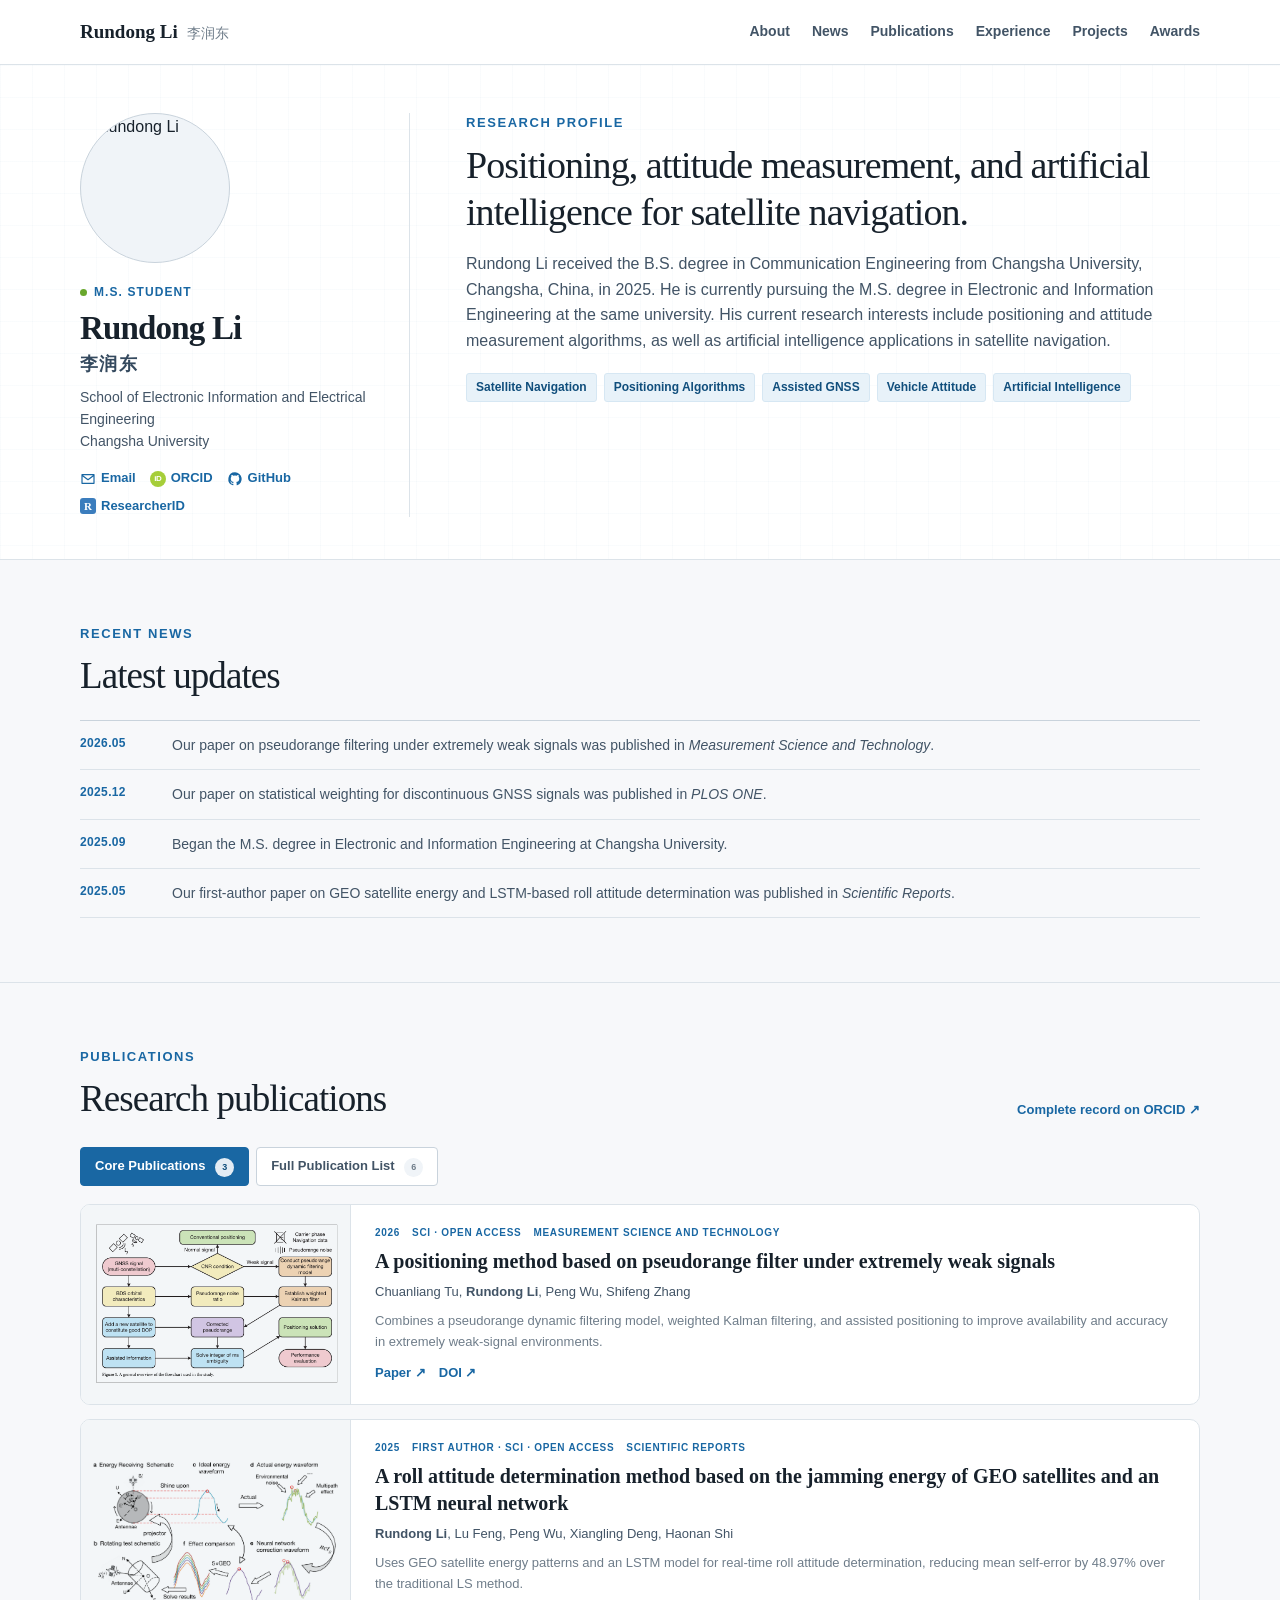
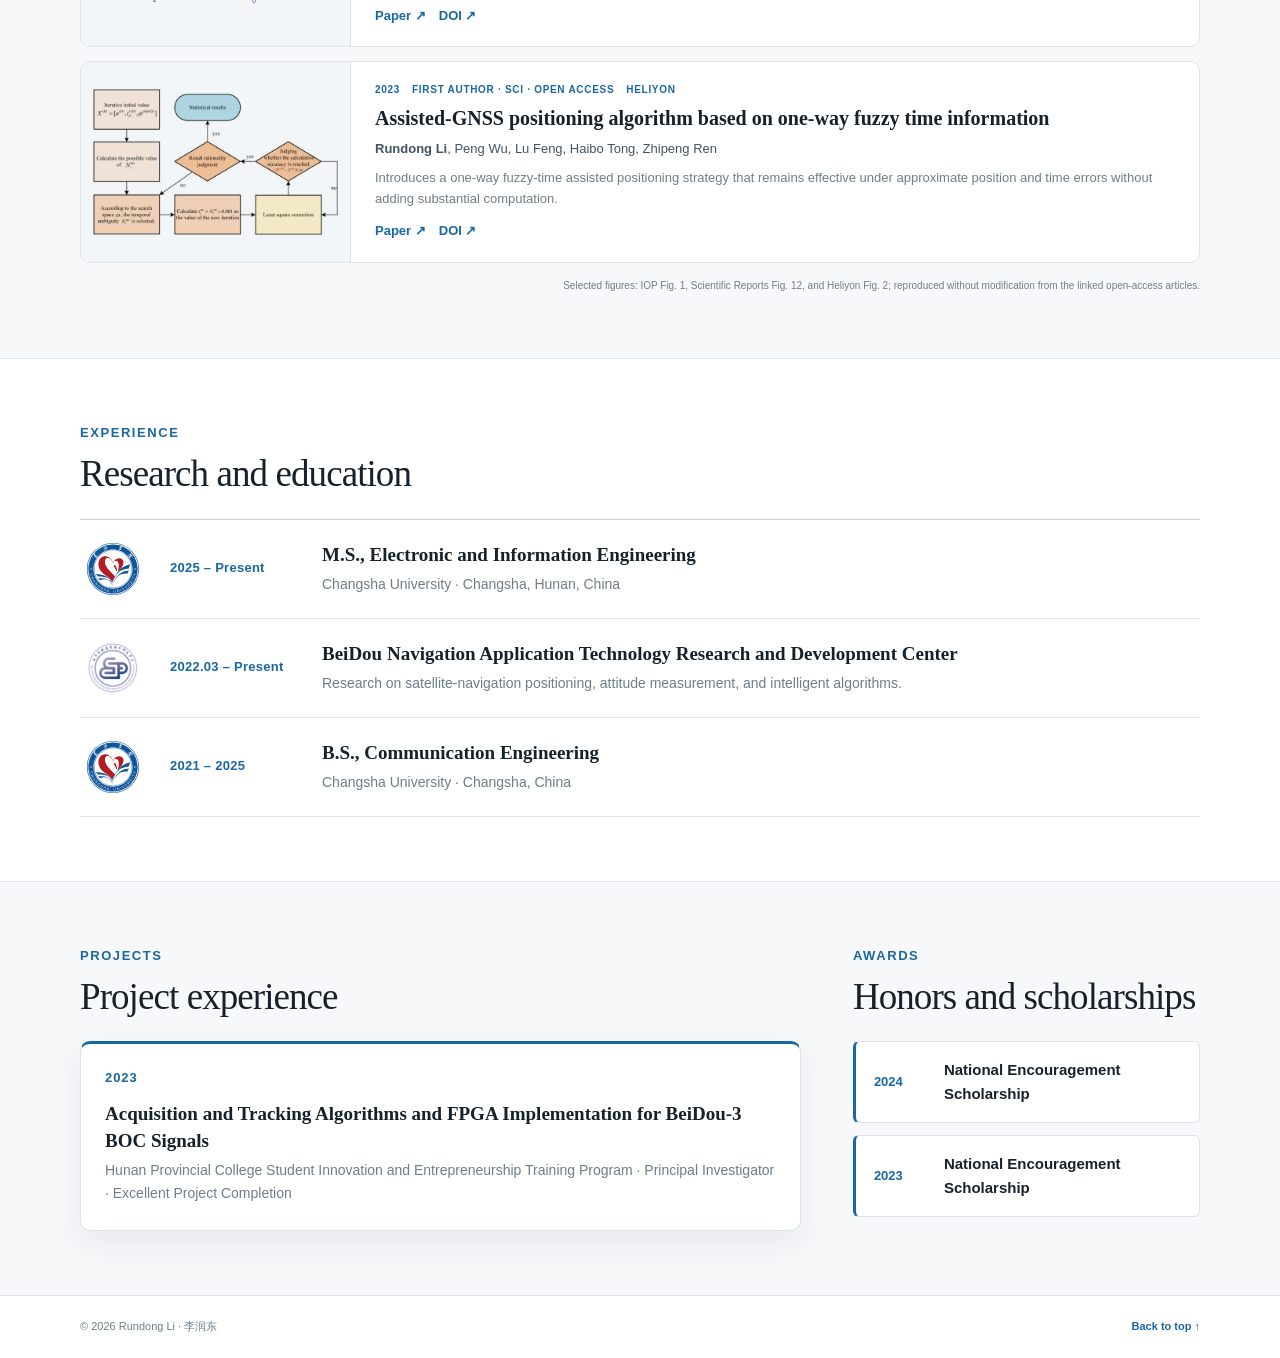
==== index.html @ 107f1ff8 "Refine profile typography and academic record" ====
<!doctype html>
<html lang="en">
  <head>
    <meta charset="UTF-8">
    <meta name="viewport" content="width=device-width, initial-scale=1.0">
    <meta
      name="description"
      content="Rundong Li is an M.S. student at Changsha University researching satellite navigation, intelligent positioning, and resilient GNSS algorithms."
    >
    <meta name="author" content="Rundong Li">
    <meta name="theme-color" content="#f7f8fa">
    <meta property="og:title" content="Rundong Li | Academic Homepage">
    <meta
      property="og:description"
      content="Research in satellite navigation, intelligent positioning, and resilient GNSS algorithms."
    >
    <meta property="og:type" content="website">
    <meta property="og:url" content="https://theoryeast.github.io/">
    <meta property="og:image" content="https://avatars.githubusercontent.com/u/105843846?v=4">
    <title>Rundong Li | Academic Homepage</title>
    <link rel="canonical" href="https://theoryeast.github.io/">
    <link rel="preconnect" href="https://avatars.githubusercontent.com">
    <link rel="stylesheet" href="styles.css">
    <script type="application/ld+json">
      {
        "@context": "https://schema.org",
        "@type": "Person",
        "name": "Rundong Li",
        "alternateName": "李润东",
        "url": "https://theoryeast.github.io/",
        "image": "https://avatars.githubusercontent.com/u/105843846?v=4",
        "email": "mailto:lirundong@stu.ccsu.edu.cn",
        "affiliation": {
          "@type": "CollegeOrUniversity",
          "name": "Changsha University"
        },
        "sameAs": [
          "https://orcid.org/0009-0009-8288-3049",
          "https://github.com/theoryeast",
          "https://www.webofscience.com/wos/author/record/NHQ-7185-2025"
        ],
        "knowsAbout": [
          "Satellite navigation",
          "Positioning algorithms",
          "Assisted positioning",
          "Vehicle attitude measurement",
          "Artificial intelligence"
        ]
      }
    </script>
  </head>
  <body>
    <a class="skip-link" href="#main">Skip to content</a>

    <header class="site-header" id="top">
      <nav class="nav container" aria-label="Primary navigation">
        <a class="brand" href="#top" aria-label="Rundong Li homepage">
          <span class="brand-name">Rundong Li</span>
          <span class="brand-cn">李润东</span>
        </a>
        <button class="menu-toggle" type="button" aria-expanded="false" aria-controls="nav-links">
          <span></span><span></span><span></span>
          <span class="sr-only">Toggle navigation</span>
        </button>
        <div class="nav-links" id="nav-links">
          <a href="#about">About</a>
          <a href="#news">News</a>
          <a href="#publications">Publications</a>
          <a href="#experience">Experience</a>
          <a href="#projects">Projects</a>
          <a href="#awards">Awards</a>
        </div>
      </nav>
    </header>

    <main id="main">
      <section class="intro-section" id="about">
        <div class="container intro-grid">
          <aside class="identity-panel reveal">
            <img
              class="profile-photo"
              src="https://avatars.githubusercontent.com/u/105843846?v=4"
              alt="Rundong Li"
              width="176"
              height="176"
            >
            <div class="identity-copy">
              <p class="status"><span></span> M.S. Student</p>
              <h1>Rundong Li <small>李润东</small></h1>
              <p class="affiliation">
                School of Electronic Information and Electrical Engineering<br>
                Changsha University
              </p>
              <div class="profile-links" aria-label="Academic profiles">
                <a href="mailto:lirundong@stu.ccsu.edu.cn">
                  <svg viewBox="0 0 24 24" aria-hidden="true"><path d="M3 5.5h18v13H3zM4 7l8 6 8-6"/></svg>
                  Email
                </a>
                <a href="https://orcid.org/0009-0009-8288-3049" target="_blank" rel="noopener noreferrer">
                  <span class="profile-logo orcid-logo" aria-hidden="true">iD</span>
                  ORCID
                </a>
                <a href="https://github.com/theoryeast" target="_blank" rel="noopener noreferrer">
                  <svg viewBox="0 0 24 24" aria-hidden="true"><path d="M12 2a10 10 0 0 0-3.16 19.49c.5.09.68-.22.68-.48v-1.87c-2.78.6-3.37-1.18-3.37-1.18-.45-1.16-1.11-1.47-1.11-1.47-.91-.62.07-.61.07-.61 1 .07 1.53 1.03 1.53 1.03.9 1.53 2.35 1.09 2.92.83.09-.65.35-1.09.64-1.34-2.22-.25-4.56-1.11-4.56-4.94 0-1.09.39-1.98 1.03-2.68-.1-.25-.45-1.27.1-2.64 0 0 .84-.27 2.75 1.02A9.6 9.6 0 0 1 12 6.82a9.6 9.6 0 0 1 2.5.34c1.91-1.29 2.75-1.02 2.75-1.02.55 1.37.2 2.39.1 2.64.64.7 1.03 1.59 1.03 2.68 0 3.84-2.34 4.68-4.57 4.93.36.31.68.92.68 1.86v2.76c0 .27.18.58.69.48A10 10 0 0 0 12 2Z"/></svg>
                  GitHub
                </a>
                <a
                  href="https://www.webofscience.com/wos/author/record/NHQ-7185-2025"
                  target="_blank"
                  rel="noopener noreferrer"
                >
                  <span class="profile-logo researcher-logo" aria-hidden="true">R</span>
                  ResearcherID
                </a>
              </div>
            </div>
          </aside>

          <div class="intro-main reveal">
            <p class="section-label">Research Profile</p>
            <h2>Positioning, attitude measurement, and artificial intelligence for satellite navigation.</h2>
            <p class="intro-text">
              Rundong Li received the B.S. degree in Communication Engineering from Changsha
              University, Changsha, China, in 2025. He is currently pursuing the M.S. degree in
              Electronic and Information Engineering at the same university. His current research
              interests include positioning and attitude measurement algorithms, as well as
              artificial intelligence applications in satellite navigation.
            </p>
            <div class="interest-list" aria-label="Research interests">
              <span>Satellite Navigation</span>
              <span>Positioning Algorithms</span>
              <span>Assisted GNSS</span>
              <span>Vehicle Attitude</span>
              <span>Artificial Intelligence</span>
            </div>
          </div>
        </div>
      </section>

      <section class="section activity-section" id="news">
        <div class="container">
          <div class="section-header compact reveal">
            <div>
              <p class="section-label">Recent News</p>
              <h2>Latest updates</h2>
            </div>
          </div>
          <ol class="news-list">
            <li class="news-item reveal">
              <time datetime="2026-05">2026.05</time>
              <p>Our paper on pseudorange filtering under extremely weak signals was published in <em>Measurement Science and Technology</em>.</p>
            </li>
            <li class="news-item reveal">
              <time datetime="2025-12">2025.12</time>
              <p>Our paper on statistical weighting for discontinuous GNSS signals was published in <em>PLOS ONE</em>.</p>
            </li>
            <li class="news-item reveal">
              <time datetime="2025-09">2025.09</time>
              <p>Began the M.S. degree in Electronic and Information Engineering at Changsha University.</p>
            </li>
            <li class="news-item reveal">
              <time datetime="2025-05">2025.05</time>
              <p>Our first-author paper on GEO satellite energy and LSTM-based roll attitude determination was published in <em>Scientific Reports</em>.</p>
            </li>
          </ol>
        </div>
      </section>

      <section class="section publications-section" id="publications">
        <div class="container">
          <div class="section-header reveal">
            <div>
              <p class="section-label">Publications</p>
              <h2>Research publications</h2>
            </div>
            <a class="section-link" href="https://orcid.org/0009-0009-8288-3049" target="_blank" rel="noopener noreferrer">
              Complete record on ORCID <span>↗</span>
            </a>
          </div>

          <div class="publication-tabs reveal" role="tablist" aria-label="Publication views">
            <button class="publication-tab active" id="core-tab" type="button" role="tab" aria-selected="true" aria-controls="core-publications" data-publication-target="core-publications">
              Core Publications <span>3</span>
            </button>
            <button class="publication-tab" id="full-tab" type="button" role="tab" aria-selected="false" aria-controls="full-publications" data-publication-target="full-publications">
              Full Publication List <span>6</span>
            </button>
          </div>

          <div class="core-publications publication-panel" id="core-publications" role="tabpanel" aria-labelledby="core-tab">
            <article class="featured-publication reveal">
              <a class="paper-figure" href="https://doi.org/10.1088/1361-6501/ae65b6" target="_blank" rel="noopener noreferrer">
                <img src="assets/papers/weak-signal-positioning.png" alt="Flowchart of the weak-signal positioning method" width="920" height="610" loading="lazy" decoding="async">
              </a>
              <div class="featured-paper-content">
                <div class="paper-meta"><span>2026</span><span>SCI · Open Access</span><span>Measurement Science and Technology</span></div>
                <h3>A positioning method based on pseudorange filter under extremely weak signals</h3>
                <p class="paper-authors">Chuanliang Tu, <strong>Rundong Li</strong>, Peng Wu, Shifeng Zhang</p>
                <p class="paper-summary">Combines a pseudorange dynamic filtering model, weighted Kalman filtering, and assisted positioning to improve availability and accuracy in extremely weak-signal environments.</p>
                <div class="paper-links">
                  <a href="https://iopscience.iop.org/article/10.1088/1361-6501/ae65b6/pdf" target="_blank" rel="noopener noreferrer">Paper ↗</a>
                  <a href="https://doi.org/10.1088/1361-6501/ae65b6" target="_blank" rel="noopener noreferrer">DOI ↗</a>
                </div>
              </div>
            </article>

            <article class="featured-publication reveal">
              <a class="paper-figure" href="https://doi.org/10.1038/s41598-025-01174-0" target="_blank" rel="noopener noreferrer">
                <img src="assets/papers/roll-attitude-method.png" alt="Overall methodology for GEO satellite energy based roll attitude determination" width="685" height="397" loading="lazy" decoding="async">
              </a>
              <div class="featured-paper-content">
                <div class="paper-meta"><span>2025</span><span>First Author · SCI · Open Access</span><span>Scientific Reports</span></div>
                <h3>A roll attitude determination method based on the jamming energy of GEO satellites and an LSTM neural network</h3>
                <p class="paper-authors"><strong>Rundong Li</strong>, Lu Feng, Peng Wu, Xiangling Deng, Haonan Shi</p>
                <p class="paper-summary">Uses GEO satellite energy patterns and an LSTM model for real-time roll attitude determination, reducing mean self-error by 48.97% over the traditional LS method.</p>
                <div class="paper-links">
                  <a href="https://www.nature.com/articles/s41598-025-01174-0.pdf" target="_blank" rel="noopener noreferrer">Paper ↗</a>
                  <a href="https://doi.org/10.1038/s41598-025-01174-0" target="_blank" rel="noopener noreferrer">DOI ↗</a>
                </div>
              </div>
            </article>

            <article class="featured-publication reveal">
              <a class="paper-figure" href="https://doi.org/10.1016/j.heliyon.2023.e20318" target="_blank" rel="noopener noreferrer">
                <img src="assets/papers/assisted-gnss.jpg" alt="Algorithm flowchart for one-way fuzzy time assisted GNSS positioning" width="626" height="372" loading="lazy" decoding="async">
              </a>
              <div class="featured-paper-content">
                <div class="paper-meta"><span>2023</span><span>First Author · SCI · Open Access</span><span>Heliyon</span></div>
                <h3>Assisted-GNSS positioning algorithm based on one-way fuzzy time information</h3>
                <p class="paper-authors"><strong>Rundong Li</strong>, Peng Wu, Lu Feng, Haibo Tong, Zhipeng Ren</p>
                <p class="paper-summary">Introduces a one-way fuzzy-time assisted positioning strategy that remains effective under approximate position and time errors without adding substantial computation.</p>
                <div class="paper-links">
                  <a href="https://pmc.ncbi.nlm.nih.gov/articles/PMC10560064/" target="_blank" rel="noopener noreferrer">Paper ↗</a>
                  <a href="https://doi.org/10.1016/j.heliyon.2023.e20318" target="_blank" rel="noopener noreferrer">DOI ↗</a>
                </div>
              </div>
            </article>
            <p class="figure-credit reveal">Selected figures: IOP Fig. 1, Scientific Reports Fig. 12, and Heliyon Fig. 2; reproduced without modification from the linked open-access articles.</p>
          </div>

          <ol class="publication-list publication-panel" id="full-publications" role="tabpanel" aria-labelledby="full-tab" hidden>
            <li class="publication reveal">
              <span class="pub-year">2026</span>
              <div class="pub-content">
                <h3>
                  <a href="https://doi.org/10.1088/1361-6501/ae65b6" target="_blank" rel="noopener noreferrer">
                    A positioning method based on pseudorange filter under extremely weak signals
                  </a>
                </h3>
                <p>Chuanliang Tu, <strong>Rundong Li</strong>, Peng Wu, Shifeng Zhang</p>
                <p class="venue"><em>Measurement Science and Technology</em> · Journal Article · <a href="https://doi.org/10.1088/1361-6501/ae65b6" target="_blank" rel="noopener noreferrer">DOI</a></p>
              </div>
            </li>
            <li class="publication reveal">
              <span class="pub-year">2025</span>
              <div class="pub-content">
                <h3>
                  <a href="https://doi.org/10.1038/s41598-025-01174-0" target="_blank" rel="noopener noreferrer">
                    A roll attitude determination method based on the jamming energy of GEO satellites and an LSTM neural network
                  </a>
                </h3>
                <p><strong>Rundong Li</strong>, Lu Feng, Peng Wu, Xiangling Deng, Haonan Shi</p>
                <p class="venue"><em>Scientific Reports</em> · Journal Article · <a href="https://doi.org/10.1038/s41598-025-01174-0" target="_blank" rel="noopener noreferrer">DOI</a></p>
              </div>
            </li>
            <li class="publication reveal">
              <span class="pub-year">2025</span>
              <div class="pub-content">
                <h3>
                  <a href="https://doi.org/10.1371/journal.pone.0336707" target="_blank" rel="noopener noreferrer">
                    A GNSS receiver positioning algorithm based on weighting the statistical properties of discontinuous signals at lower rotation speeds
                  </a>
                </h3>
                <p>Jiahui Gan, Peng Wu, Lu Feng, ZhiChun Dai, <strong>Rundong Li</strong></p>
                <p class="venue"><em>PLOS ONE</em> · SCI Journal Article · <a href="https://doi.org/10.1371/journal.pone.0336707" target="_blank" rel="noopener noreferrer">DOI</a></p>
              </div>
            </li>
            <li class="publication reveal">
              <span class="pub-year">2024</span>
              <div class="pub-content">
                <h3>Method for estimating the approximate position of a receiver using visual satellites</h3>
                <p>Junfeng Zhang, Peng Wu, <strong>Rundong Li</strong>, Zhipeng Ren, Chen Yang, Jiahui Gan, Lu Feng, Haibo Tong, X. Xiao, Y. Chen</p>
                <p class="venue"><em>China Satellite Navigation Conference</em> · Conference Paper · DOI: 10.26914/c.cnkihy.2024.000052</p>
              </div>
            </li>
            <li class="publication reveal">
              <span class="pub-year">2023</span>
              <div class="pub-content">
                <h3>
                  <a href="https://doi.org/10.1016/j.heliyon.2023.e20318" target="_blank" rel="noopener noreferrer">
                    Assisted-GNSS positioning algorithm based on one-way fuzzy time information
                  </a>
                </h3>
                <p><strong>Rundong Li</strong>, Peng Wu, Lu Feng, Haibo Tong, Zhipeng Ren</p>
                <p class="venue"><em>Heliyon</em> · Journal Article · <a href="https://doi.org/10.1016/j.heliyon.2023.e20318" target="_blank" rel="noopener noreferrer">DOI</a></p>
              </div>
            </li>
            <li class="publication reveal">
              <span class="pub-year">2023</span>
              <div class="pub-content">
                <h3>A single satellite multi-epoch time calibration method for satellite navigation monitoring stations based on frequency difference estimation</h3>
                <p>Yonghu Zhang, Lu Feng, Jie Hu, Xu Han, <strong>Rundong Li</strong></p>
                <p class="venue"><em>Electronic Technology &amp; Software Engineering</em> · Journal Article · DOI: 10.20109/j.cnki.etse.2023.02.001</p>
              </div>
            </li>
          </ol>
        </div>
      </section>

      <section class="section experience-section" id="experience">
        <div class="container">
          <div class="section-header compact reveal">
            <div>
              <p class="section-label">Experience</p>
              <h2>Research and education</h2>
            </div>
          </div>
          <div class="experience-list">
            <article class="experience-row reveal">
              <img class="organization-logo" src="assets/logos/changsha-university.svg" alt="Changsha University logo" width="72" height="72" loading="lazy" decoding="async">
              <div class="experience-row-date">2025 – Present</div>
              <div>
                <h3>M.S., Electronic and Information Engineering</h3>
                <p>Changsha University · Changsha, Hunan, China</p>
              </div>
            </article>
            <article class="experience-row reveal">
              <img class="organization-logo" src="assets/logos/lab.png" alt="BeiDou Navigation Application Technology Research and Development Center logo" width="72" height="72" loading="lazy" decoding="async">
              <div class="experience-row-date">2022.03 – Present</div>
              <div>
                <h3>BeiDou Navigation Application Technology Research and Development Center</h3>
                <p>Research on satellite-navigation positioning, attitude measurement, and intelligent algorithms.</p>
              </div>
            </article>
            <article class="experience-row reveal">
              <img class="organization-logo" src="assets/logos/changsha-university.svg" alt="" width="72" height="72" loading="lazy" decoding="async">
              <div class="experience-row-date">2021 – 2025</div>
              <div>
                <h3>B.S., Communication Engineering</h3>
                <p>Changsha University · Changsha, China</p>
              </div>
            </article>
          </div>
        </div>
      </section>

      <section class="section portfolio-section">
        <div class="container portfolio-grid">
          <div id="projects">
            <div class="section-header compact reveal">
              <div>
                <p class="section-label">Projects</p>
                <h2>Project experience</h2>
              </div>
            </div>
            <article class="portfolio-card reveal">
              <p class="portfolio-date">2023</p>
              <h3>Acquisition and Tracking Algorithms and FPGA Implementation for BeiDou-3 BOC Signals</h3>
              <p>Hunan Provincial College Student Innovation and Entrepreneurship Training Program · Principal Investigator · Excellent Project Completion</p>
            </article>
          </div>
          <div id="awards">
            <div class="section-header compact reveal">
              <div>
                <p class="section-label">Awards</p>
                <h2>Honors and scholarships</h2>
              </div>
            </div>
            <div class="award-list">
              <article class="award-item reveal"><span>2024</span><strong>National Encouragement Scholarship</strong></article>
              <article class="award-item reveal"><span>2023</span><strong>National Encouragement Scholarship</strong></article>
            </div>
          </div>
        </div>
      </section>
    </main>

    <footer class="site-footer">
      <div class="container footer-inner">
        <p>© <span id="year">2026</span> Rundong Li · 李润东</p>
        <a href="#top">Back to top ↑</a>
      </div>
    </footer>

    <script src="script.js"></script>
  </body>
</html>
---- styles.css ----
:root {
  --page: #f7f8fa;
  --surface: #ffffff;
  --surface-soft: #f0f4f8;
  --ink: #17212b;
  --ink-soft: #425466;
  --muted: #6f7d8a;
  --line: #dce3e9;
  --line-dark: #c9d3dc;
  --accent: #1967a3;
  --accent-dark: #104e7c;
  --accent-soft: #e8f2f9;
  --green: #69a72c;
  --container: 1120px;
  --radius: 10px;
  --shadow: 0 12px 32px rgba(31, 47, 61, 0.07);
}

* {
  box-sizing: border-box;
}

html {
  scroll-behavior: smooth;
}

body {
  margin: 0;
  color: var(--ink);
  background: var(--page);
  font-family: Inter, "Segoe UI", "PingFang SC", "Microsoft YaHei", sans-serif;
  font-size: 16px;
  line-height: 1.6;
  -webkit-font-smoothing: antialiased;
}

a {
  color: inherit;
  text-decoration: none;
}

img {
  display: block;
  max-width: 100%;
}

.container {
  width: min(calc(100% - 40px), var(--container));
  margin-inline: auto;
}

.sr-only,
.skip-link {
  position: absolute;
  width: 1px;
  height: 1px;
  padding: 0;
  margin: -1px;
  overflow: hidden;
  clip: rect(0, 0, 0, 0);
  white-space: nowrap;
  border: 0;
}

.skip-link:focus {
  z-index: 1000;
  top: 10px;
  left: 10px;
  width: auto;
  height: auto;
  padding: 8px 12px;
  margin: 0;
  clip: auto;
  color: var(--surface);
  background: var(--accent);
  border-radius: 4px;
}

.site-header {
  position: sticky;
  z-index: 100;
  top: 0;
  background: rgba(255, 255, 255, 0.94);
  border-bottom: 1px solid var(--line);
  backdrop-filter: blur(14px);
}

.site-header.scrolled {
  box-shadow: 0 4px 16px rgba(31, 47, 61, 0.05);
}

.nav {
  display: flex;
  align-items: center;
  justify-content: space-between;
  min-height: 62px;
}

.brand {
  display: flex;
  gap: 9px;
  align-items: baseline;
  font-family: Georgia, "Times New Roman", "Songti SC", serif;
}

.brand-name {
  color: var(--ink);
  font-size: 19px;
  font-weight: 700;
}

.brand-cn {
  color: var(--muted);
  font-size: 14px;
}

.nav-links {
  display: flex;
  gap: 22px;
  align-items: center;
  color: var(--ink-soft);
  font-size: 14px;
  font-weight: 600;
}

.nav-links a {
  padding-block: 20px;
  border-bottom: 2px solid transparent;
  transition: color 0.2s ease, border-color 0.2s ease;
}

.nav-links a:hover,
.nav-links a:focus-visible {
  color: var(--accent);
  border-color: var(--accent);
}

.menu-toggle {
  display: none;
  width: 38px;
  height: 38px;
  padding: 9px;
  background: var(--surface);
  border: 1px solid var(--line);
  border-radius: 6px;
}

.menu-toggle span:not(.sr-only) {
  display: block;
  height: 1px;
  margin: 4px 0;
  background: var(--ink);
}

.intro-section {
  padding: 48px 0 42px;
  background:
    linear-gradient(90deg, rgba(25, 103, 163, 0.025) 1px, transparent 1px),
    linear-gradient(rgba(25, 103, 163, 0.025) 1px, transparent 1px),
    var(--surface);
  background-size: 32px 32px;
  border-bottom: 1px solid var(--line);
}

.intro-grid {
  display: grid;
  grid-template-columns: 330px 1fr;
  gap: 56px;
  align-items: start;
}

.identity-panel {
  display: grid;
  gap: 20px;
  padding-right: 32px;
  border-right: 1px solid var(--line);
}

.profile-photo {
  width: 150px;
  height: 150px;
  object-fit: cover;
  background: var(--surface-soft);
  border: 1px solid var(--line-dark);
  border-radius: 50%;
}

.status {
  display: flex;
  gap: 7px;
  align-items: center;
  margin: 0 0 7px;
  color: var(--accent);
  font-size: 12px;
  font-weight: 750;
  letter-spacing: 0.09em;
  text-transform: uppercase;
}

.status span {
  width: 7px;
  height: 7px;
  background: var(--green);
  border-radius: 50%;
}

.identity-panel h1 {
  margin: 0;
  font-family: Georgia, "Times New Roman", "Songti SC", serif;
  font-size: 33px;
  font-weight: 600;
  line-height: 1.15;
  letter-spacing: -0.025em;
}

.identity-panel h1 small {
  display: block;
  margin-top: 6px;
  color: #34495e;
  font-family: KaiTi, STKaiti, "Kaiti SC", serif;
  font-size: 18px;
  font-weight: 600;
  letter-spacing: 0.08em;
}

.affiliation {
  margin: 13px 0 0;
  color: var(--ink-soft);
  font-size: 14px;
  line-height: 1.55;
}

.profile-links {
  display: flex;
  flex-wrap: wrap;
  gap: 7px 14px;
  margin-top: 16px;
}

.profile-links a,
.contact-links a,
.section-link {
  color: var(--accent);
  font-size: 13px;
  font-weight: 650;
  transition: color 0.2s ease;
}

.profile-links a:hover,
.contact-links a:hover,
.section-link:hover {
  color: var(--accent-dark);
  text-decoration: underline;
  text-underline-offset: 3px;
}

.profile-links a {
  display: inline-flex;
  gap: 5px;
  align-items: center;
}

.profile-links svg,
.profile-logo {
  flex: 0 0 auto;
  width: 16px;
  height: 16px;
}

.profile-links svg {
  fill: currentColor;
}

.profile-links a:first-child svg {
  fill: none;
  stroke: currentColor;
  stroke-linecap: round;
  stroke-linejoin: round;
  stroke-width: 1.8;
}

.profile-logo {
  display: inline-grid;
  place-items: center;
  color: #fff;
  font-size: 8px;
  font-weight: 800;
  line-height: 1;
}

.orcid-logo {
  background: #a6ce39;
  border-radius: 50%;
  letter-spacing: -0.08em;
}

.researcher-logo {
  background: #3b7dbd;
  border-radius: 3px;
  font-family: Georgia, "Times New Roman", serif;
  font-size: 11px;
}

.section-label {
  margin: 0 0 8px;
  color: var(--accent);
  font-size: 13px;
  font-weight: 800;
  letter-spacing: 0.12em;
  text-transform: uppercase;
}

.intro-main h2,
.section-header h2,
.contact-panel h2 {
  margin: 0;
  font-family: Georgia, "Times New Roman", "Songti SC", serif;
  font-weight: 500;
  line-height: 1.22;
  letter-spacing: -0.025em;
}

.intro-main h2 {
  max-width: 720px;
  font-size: clamp(28px, 3vw, 38px);
}

.intro-text {
  max-width: 740px;
  margin: 16px 0 0;
  color: var(--ink-soft);
  font-size: 16px;
}

.interest-list {
  display: flex;
  flex-wrap: wrap;
  gap: 7px;
  margin-top: 20px;
}

.interest-list span,
.tags span {
  padding: 4px 9px;
  color: var(--accent-dark);
  background: var(--accent-soft);
  border: 1px solid #d6e7f3;
  border-radius: 3px;
  font-size: 12px;
  font-weight: 650;
}

.quick-facts {
  display: grid;
  grid-template-columns: repeat(4, minmax(0, 1fr));
  margin-top: 26px;
  border-top: 1px solid var(--line);
  border-bottom: 1px solid var(--line);
}

.quick-facts div {
  display: grid;
  gap: 1px;
  padding: 13px 16px 13px 0;
}

.quick-facts div + div {
  padding-left: 16px;
  border-left: 1px solid var(--line);
}

.quick-facts strong {
  color: var(--ink);
  font-family: Georgia, "Times New Roman", serif;
  font-size: 19px;
  font-weight: 600;
}

.quick-facts span {
  color: var(--muted);
  font-size: 10px;
  font-weight: 650;
  letter-spacing: 0.04em;
  text-transform: uppercase;
}

.section {
  padding-block: 64px;
  scroll-margin-top: 60px;
}

[hidden] {
  display: none !important;
}

.section-header {
  display: flex;
  gap: 30px;
  align-items: end;
  justify-content: space-between;
  margin-bottom: 26px;
}

.section-header.compact {
  margin-bottom: 22px;
}

.section-header h2,
.contact-panel h2 {
  font-size: clamp(29px, 3vw, 37px);
}

.section-summary {
  max-width: 390px;
  margin: 0 0 2px;
  color: var(--muted);
  font-size: 13px;
  text-align: right;
}

.activity-section {
  background: var(--page);
  border-bottom: 1px solid var(--line);
}

#experience {
  scroll-margin-top: 80px;
}

.activity-grid {
  display: grid;
  grid-template-columns: 1.1fr 0.9fr;
  gap: 64px;
}

.news-list {
  padding: 0;
  margin: 0;
  border-top: 1px solid var(--line-dark);
  list-style: none;
}

.news-item {
  display: grid;
  grid-template-columns: 76px 1fr;
  gap: 16px;
  padding: 13px 0;
  border-bottom: 1px solid var(--line);
}

.news-item time,
.experience-date {
  color: var(--accent);
  font-size: 12px;
  font-weight: 750;
  letter-spacing: 0.03em;
}

.news-item p {
  margin: 0;
  color: var(--ink-soft);
  font-size: 14px;
}

.experience-card {
  display: grid;
  grid-template-columns: 92px 1fr;
  gap: 20px;
  align-items: center;
  min-height: 172px;
  padding: 22px;
  background: var(--surface);
  border: 1px solid var(--line);
  border-top: 3px solid var(--accent);
  border-radius: var(--radius);
  box-shadow: var(--shadow);
}

.experience-card img {
  width: 92px;
  height: 92px;
  padding: 4px;
  object-fit: contain;
  background: var(--surface);
  border: 1px solid var(--line);
  border-radius: 50%;
}

.experience-card h3 {
  margin: 5px 0 7px;
  font-family: Georgia, "Times New Roman", "Songti SC", serif;
  font-size: 18px;
  font-weight: 600;
  line-height: 1.35;
}

.experience-card p:last-child {
  margin: 0;
  color: var(--muted);
  font-size: 12px;
}

.publication-tabs {
  display: flex;
  gap: 7px;
  margin-bottom: 18px;
}

.publication-tab {
  padding: 8px 14px;
  color: var(--ink-soft);
  background: var(--surface);
  border: 1px solid var(--line-dark);
  border-radius: 4px;
  font: inherit;
  font-size: 13px;
  font-weight: 700;
  cursor: pointer;
  transition: color 0.2s ease, background 0.2s ease, border-color 0.2s ease;
}

.publication-tab span {
  display: inline-grid;
  min-width: 19px;
  height: 19px;
  margin-left: 6px;
  place-items: center;
  color: var(--muted);
  background: var(--surface-soft);
  border-radius: 50%;
  font-size: 9px;
}

.publication-tab.active,
.publication-tab:hover {
  color: var(--surface);
  background: var(--accent);
  border-color: var(--accent);
}

.publication-tab.active span,
.publication-tab:hover span {
  color: var(--accent-dark);
  background: rgba(255, 255, 255, 0.88);
}

.core-publications {
  display: grid;
  gap: 14px;
}

.featured-publication {
  display: grid;
  grid-template-columns: 270px 1fr;
  gap: 24px;
  overflow: hidden;
  background: var(--surface);
  border: 1px solid var(--line);
  border-radius: var(--radius);
  transition: border-color 0.22s ease, box-shadow 0.22s ease, transform 0.22s ease;
}

.featured-publication:hover {
  border-color: #b9cfdf;
  box-shadow: var(--shadow);
  transform: translateY(-2px);
}

.paper-figure {
  display: grid;
  min-height: 178px;
  padding: 12px;
  place-items: center;
  background: #f3f6f8;
  border-right: 1px solid var(--line);
}

.paper-figure img {
  width: 100%;
  max-height: 170px;
  object-fit: contain;
  mix-blend-mode: multiply;
}

.featured-paper-content {
  align-self: center;
  padding: 20px 22px 20px 0;
}

.paper-meta {
  display: flex;
  flex-wrap: wrap;
  gap: 6px 12px;
  margin-bottom: 7px;
  color: var(--accent);
  font-size: 10px;
  font-weight: 800;
  letter-spacing: 0.07em;
  text-transform: uppercase;
}

.featured-paper-content h3 {
  margin: 0;
  font-family: Georgia, "Times New Roman", "Songti SC", serif;
  font-size: 20px;
  font-weight: 600;
  line-height: 1.35;
}

.paper-authors {
  margin: 7px 0 0;
  color: var(--ink-soft);
  font-size: 13px;
}

.paper-summary {
  margin: 8px 0 0;
  color: var(--muted);
  font-size: 13px;
}

.paper-links {
  display: flex;
  gap: 13px;
  margin-top: 11px;
}

.paper-links a {
  color: var(--accent);
  font-size: 13px;
  font-weight: 750;
}

.paper-links a:hover {
  text-decoration: underline;
  text-underline-offset: 3px;
}

.figure-credit {
  margin: 1px 0 0;
  color: var(--muted);
  font-size: 10px;
  text-align: right;
}

.publication-list {
  padding: 0;
  margin: 0;
  background: var(--surface);
  border-top: 1px solid var(--line-dark);
  list-style: none;
}

.publication {
  display: grid;
  grid-template-columns: 58px 1fr;
  gap: 22px;
  padding: 19px 4px;
  border-bottom: 1px solid var(--line);
  transition: background 0.2s ease, padding 0.2s ease;
}

.publication:hover {
  padding-right: 12px;
  padding-left: 12px;
  background: #fbfcfd;
}

.pub-year {
  padding-top: 2px;
  color: var(--accent);
  font-family: Georgia, "Times New Roman", serif;
  font-size: 16px;
  font-weight: 600;
}

.pub-content h3 {
  margin: 0;
  font-family: Georgia, "Times New Roman", "Songti SC", serif;
  font-size: 18px;
  font-weight: 600;
  line-height: 1.4;
}

.pub-content h3 a {
  transition: color 0.2s ease;
}

.pub-content h3 a:hover {
  color: var(--accent);
}

.pub-content p {
  margin: 5px 0 0;
  color: var(--ink-soft);
  font-size: 13px;
}

.pub-content .venue {
  color: var(--muted);
}

.venue a {
  color: var(--accent);
  font-weight: 650;
}

.experience-section {
  background: var(--surface);
  border-top: 1px solid var(--line);
  border-bottom: 1px solid var(--line);
}

.experience-list {
  border-top: 1px solid var(--line-dark);
}

.experience-row {
  display: grid;
  grid-template-columns: 64px 130px 1fr;
  gap: 22px;
  align-items: center;
  padding: 20px 4px;
  border-bottom: 1px solid var(--line);
}

.experience-row .organization-logo {
  width: 58px;
  height: 58px;
  padding: 3px;
  object-fit: contain;
}

.experience-row-date {
  color: var(--accent);
  font-size: 13px;
  font-weight: 750;
  letter-spacing: 0.02em;
}

.experience-row h3,
.portfolio-card h3 {
  margin: 0;
  font-family: Georgia, "Times New Roman", "Songti SC", serif;
  font-size: 19px;
  font-weight: 600;
  line-height: 1.4;
}

.experience-row p,
.portfolio-card p:last-child {
  margin: 5px 0 0;
  color: var(--muted);
  font-size: 14px;
}

.portfolio-section {
  background: var(--page);
}

.portfolio-grid {
  display: grid;
  grid-template-columns: 1.35fr 0.65fr;
  gap: 52px;
}

#projects,
#awards {
  scroll-margin-top: 80px;
}

.portfolio-card {
  min-height: 190px;
  padding: 24px;
  background: var(--surface);
  border: 1px solid var(--line);
  border-top: 3px solid var(--accent);
  border-radius: var(--radius);
  box-shadow: var(--shadow);
}

.portfolio-date {
  margin: 0 0 12px;
  color: var(--accent);
  font-size: 13px;
  font-weight: 800;
  letter-spacing: 0.07em;
}

.award-list {
  display: grid;
  gap: 12px;
}

.award-item {
  display: grid;
  grid-template-columns: 54px 1fr;
  gap: 16px;
  align-items: center;
  min-height: 76px;
  padding: 16px 18px;
  background: var(--surface);
  border: 1px solid var(--line);
  border-left: 3px solid var(--accent);
  border-radius: 6px;
}

.award-item span {
  color: var(--accent);
  font-size: 13px;
  font-weight: 800;
}

.award-item strong {
  font-size: 15px;
  font-weight: 650;
}

.research-section {
  background: var(--surface);
  border-top: 1px solid var(--line);
  border-bottom: 1px solid var(--line);
}

.research-grid {
  display: grid;
  grid-template-columns: repeat(3, 1fr);
  gap: 14px;
}

.research-card {
  position: relative;
  padding: 24px;
  background: var(--page);
  border: 1px solid var(--line);
  border-radius: var(--radius);
  transition: transform 0.22s ease, border-color 0.22s ease, box-shadow 0.22s ease;
}

.research-card:hover {
  border-color: #b9cfdf;
  box-shadow: var(--shadow);
  transform: translateY(-3px);
}

.research-index {
  color: var(--accent);
  font-family: Georgia, "Times New Roman", serif;
  font-size: 13px;
}

.research-card h3 {
  margin: 24px 0 8px;
  font-family: Georgia, "Times New Roman", serif;
  font-size: 20px;
  font-weight: 600;
}

.research-card p {
  margin: 0;
  color: var(--ink-soft);
  font-size: 12px;
}

.tags {
  display: flex;
  flex-wrap: wrap;
  gap: 5px;
  margin-top: 17px;
}

.tags span {
  padding: 3px 7px;
  font-size: 9px;
  letter-spacing: 0.04em;
  text-transform: uppercase;
}

.details-section {
  background: var(--page);
}

.details-grid {
  display: grid;
  grid-template-columns: 1.15fr 0.85fr;
  gap: 64px;
}

.timeline {
  border-top: 1px solid var(--line-dark);
}

.timeline-item {
  display: grid;
  grid-template-columns: 62px 1fr;
  gap: 18px;
  align-items: center;
  padding: 18px 0;
  border-bottom: 1px solid var(--line);
}

.organization-logo {
  width: 58px;
  height: 58px;
  object-fit: contain;
}

.timeline-date {
  margin: 0 0 3px;
  color: var(--accent);
  font-size: 11px;
  font-weight: 700;
}

.timeline-item h3 {
  margin: 0;
  font-family: Georgia, "Times New Roman", serif;
  font-size: 16px;
  font-weight: 600;
}

.timeline-item div > p:last-child {
  margin: 4px 0 0;
  color: var(--muted);
  font-size: 12px;
}

.contact-panel {
  align-self: start;
  padding: 26px;
  scroll-margin-top: 78px;
  background: var(--surface);
  border: 1px solid var(--line);
  border-top: 3px solid var(--accent);
  border-radius: var(--radius);
  box-shadow: var(--shadow);
}

.contact-panel > p:not(.section-label) {
  margin: 12px 0 18px;
  color: var(--ink-soft);
  font-size: 13px;
}

.email-link {
  display: inline-block;
  color: var(--accent);
  font-family: Georgia, "Times New Roman", serif;
  font-size: 17px;
  font-weight: 600;
}

.contact-links {
  display: flex;
  flex-wrap: wrap;
  gap: 14px;
  margin-top: 18px;
  padding-top: 15px;
  border-top: 1px solid var(--line);
}

.site-footer {
  padding: 22px 0;
  color: var(--muted);
  background: var(--surface);
  border-top: 1px solid var(--line);
  font-size: 11px;
}

.footer-inner {
  display: flex;
  justify-content: space-between;
}

.footer-inner p {
  margin: 0;
}

.footer-inner a {
  color: var(--accent);
  font-weight: 650;
}

.not-found {
  display: grid;
  min-height: 100vh;
  padding: 24px;
  place-items: center;
  background:
    linear-gradient(90deg, rgba(25, 103, 163, 0.025) 1px, transparent 1px),
    linear-gradient(rgba(25, 103, 163, 0.025) 1px, transparent 1px),
    var(--page);
  background-size: 32px 32px;
}

.not-found-card {
  width: min(100%, 620px);
  padding: 44px;
  background: var(--surface);
  border: 1px solid var(--line);
  border-top: 3px solid var(--accent);
  border-radius: var(--radius);
  box-shadow: var(--shadow);
}

.not-found-card h1 {
  margin: 0;
  font-family: Georgia, "Times New Roman", serif;
  font-size: clamp(32px, 6vw, 48px);
  font-weight: 500;
  line-height: 1.15;
}

.not-found-card p:not(.section-label) {
  margin: 16px 0 22px;
  color: var(--ink-soft);
}

.not-found-card a {
  color: var(--accent);
  font-weight: 700;
}

.reveal {
  opacity: 0;
  transform: translateY(12px);
  transition:
    opacity 0.55s cubic-bezier(0.22, 1, 0.36, 1),
    transform 0.55s cubic-bezier(0.22, 1, 0.36, 1);
  transition-delay: var(--reveal-delay, 0ms);
}

.reveal.is-visible {
  opacity: 1;
  transform: translateY(0);
}

@media (max-width: 900px) {
  .intro-grid {
    grid-template-columns: 250px 1fr;
    gap: 36px;
  }

  .identity-panel {
    padding-right: 24px;
  }

  .quick-facts {
    grid-template-columns: repeat(2, 1fr);
  }

  .quick-facts div:nth-child(3) {
    padding-left: 0;
    border-top: 1px solid var(--line);
    border-left: 0;
  }

  .quick-facts div:nth-child(4) {
    border-top: 1px solid var(--line);
  }

  .research-grid {
    grid-template-columns: 1fr;
  }

  .activity-grid {
    grid-template-columns: 1fr;
    gap: 44px;
  }

  .details-grid {
    grid-template-columns: 1fr;
    gap: 44px;
  }

  .portfolio-grid {
    grid-template-columns: 1fr;
    gap: 52px;
  }
}

@media (max-width: 700px) {
  .container {
    width: min(calc(100% - 28px), var(--container));
  }

  .nav {
    min-height: 56px;
  }

  .menu-toggle {
    display: block;
  }

  .nav-links {
    position: absolute;
    top: 55px;
    right: 14px;
    left: 14px;
    display: none;
    gap: 0;
    padding: 8px;
    background: rgba(255, 255, 255, 0.98);
    border: 1px solid var(--line);
    border-radius: 8px;
    box-shadow: var(--shadow);
  }

  .nav-links.open {
    display: grid;
  }

  .nav-links a {
    padding: 10px 12px;
    border: 0;
  }

  .intro-section {
    padding: 30px 0;
  }

  .intro-grid {
    grid-template-columns: 1fr;
    gap: 30px;
  }

  .identity-panel {
    grid-template-columns: 92px 1fr;
    gap: 16px;
    padding: 0 0 26px;
    border-right: 0;
    border-bottom: 1px solid var(--line);
  }

  .profile-photo {
    width: 92px;
    height: 92px;
  }

  .identity-panel h1 {
    font-size: 27px;
  }

  .affiliation {
    font-size: 13px;
  }

  .profile-links {
    gap: 5px 12px;
    margin-top: 11px;
  }

  .intro-main h2 {
    font-size: 28px;
  }

  .section {
    padding-block: 46px;
  }

  .section-header {
    display: block;
    margin-bottom: 21px;
  }

  .section-summary {
    margin-top: 8px;
    text-align: left;
  }

  .section-link {
    display: inline-block;
    margin-top: 10px;
  }

  .publication {
    grid-template-columns: 45px 1fr;
    gap: 12px;
    padding: 16px 0;
  }

  .publication:hover {
    padding-right: 0;
    padding-left: 0;
  }

  .pub-content h3 {
    font-size: 17px;
  }

  .research-card {
    padding: 20px;
  }

  .research-card h3 {
    margin-top: 17px;
  }

  .timeline-item {
    grid-template-columns: 52px 1fr;
    gap: 14px;
  }

  .organization-logo {
    width: 48px;
    height: 48px;
  }

  .experience-row {
    grid-template-columns: 52px 1fr;
    gap: 6px 14px;
    padding: 18px 0;
  }

  .experience-row .organization-logo {
    grid-row: 1 / span 2;
    width: 48px;
    height: 48px;
  }

  .experience-row-date {
    font-size: 12px;
  }

  .experience-row h3,
  .portfolio-card h3 {
    font-size: 17px;
  }

  .portfolio-card {
    min-height: 0;
    padding: 20px;
  }

  .featured-publication {
    grid-template-columns: 1fr;
    gap: 0;
  }

  .paper-figure {
    min-height: 160px;
    border-right: 0;
    border-bottom: 1px solid var(--line);
  }

  .paper-figure img {
    max-height: 190px;
  }

  .featured-paper-content {
    padding: 18px;
  }

  .footer-inner {
    gap: 8px;
  }
}

@media (max-width: 430px) {
  .brand-cn {
    display: none;
  }

  .identity-panel {
    grid-template-columns: 78px 1fr;
  }

  .profile-photo {
    width: 78px;
    height: 78px;
  }

  .profile-links a {
    font-size: 12px;
  }

  .quick-facts strong {
    font-size: 16px;
  }

  .email-link {
    font-size: 14px;
  }

  .publication-tabs {
    display: grid;
    grid-template-columns: 1fr 1fr;
  }

  .publication-tab {
    padding-inline: 8px;
    font-size: 11px;
  }

  .news-item {
    grid-template-columns: 60px 1fr;
    gap: 10px;
  }

  .experience-card {
    grid-template-columns: 66px 1fr;
    gap: 14px;
    padding: 18px;
  }

  .experience-card img {
    width: 66px;
    height: 66px;
  }

  .footer-inner {
    display: grid;
  }
}

@media (prefers-reduced-motion: reduce) {
  html {
    scroll-behavior: auto;
  }

  *,
  *::before,
  *::after {
    animation-duration: 0.01ms !important;
    animation-iteration-count: 1 !important;
    transition-duration: 0.01ms !important;
  }

  .reveal {
    opacity: 1;
    transform: none;
  }
}
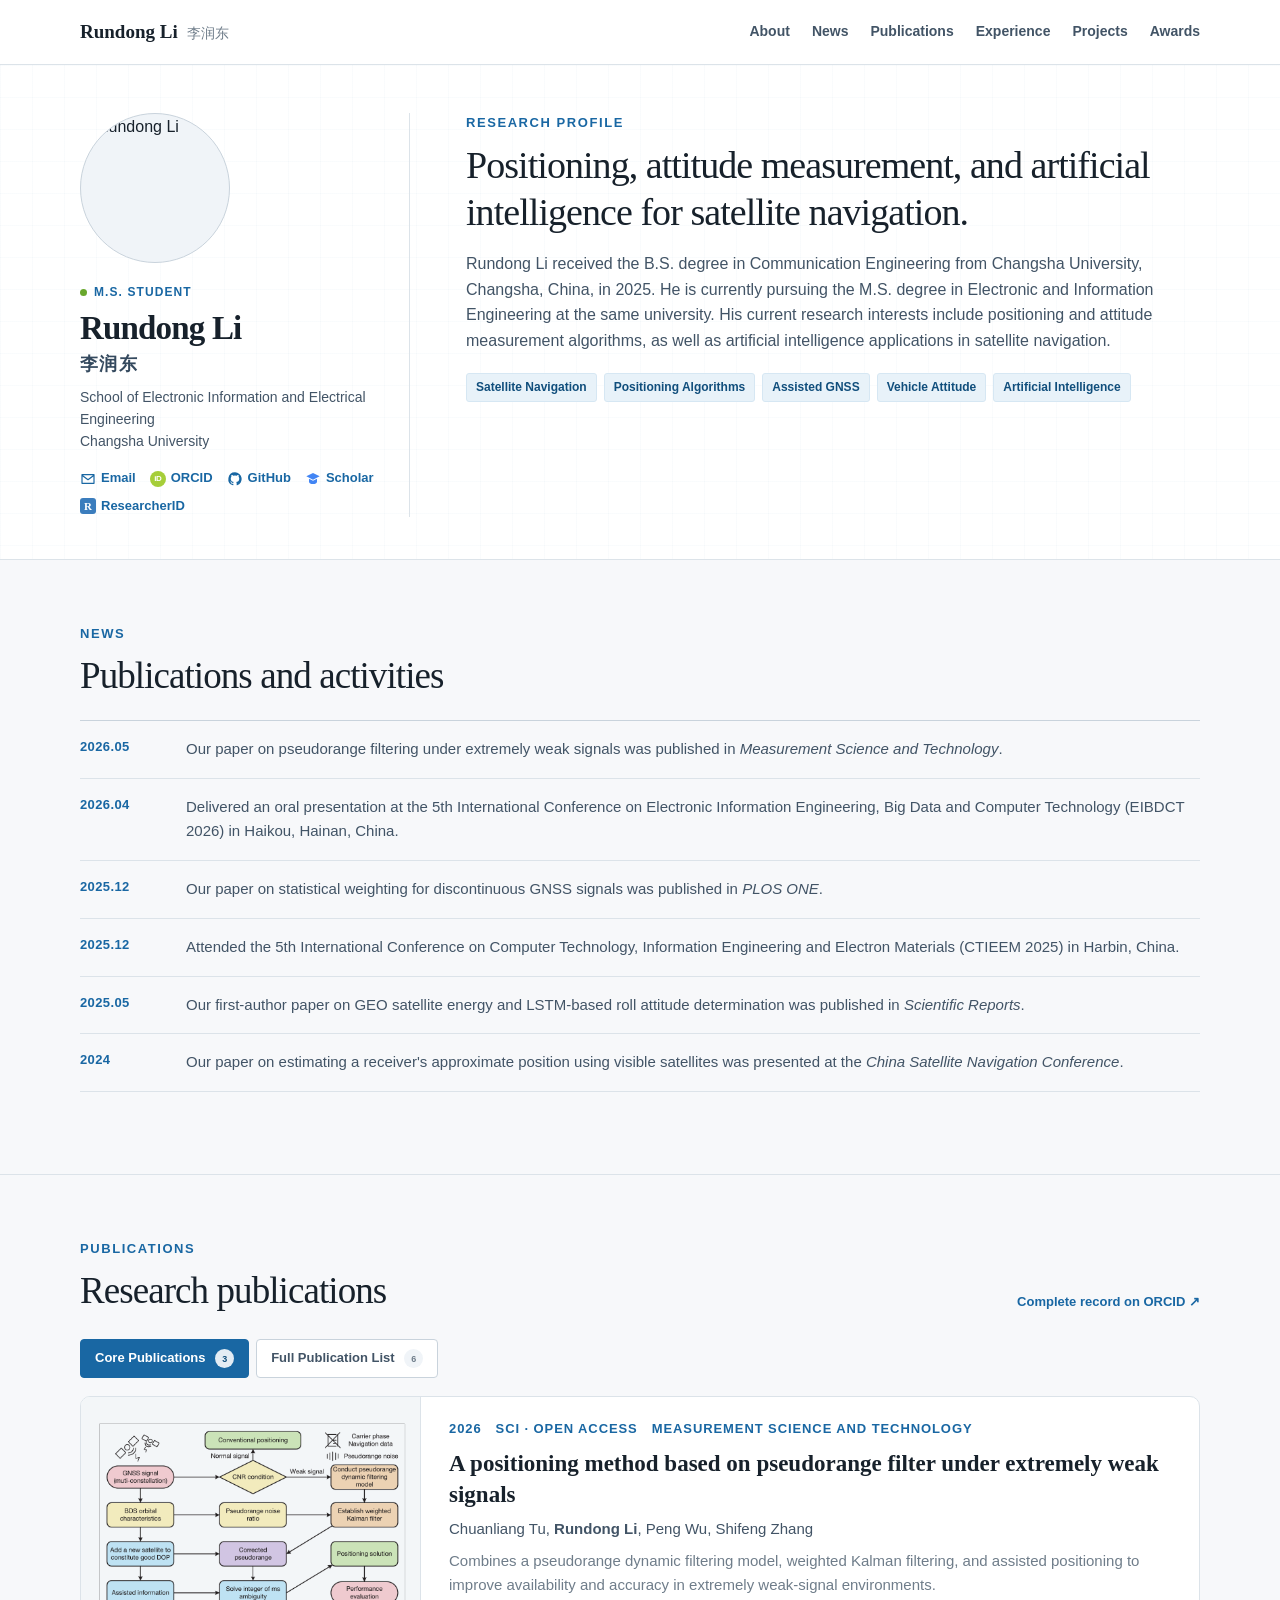
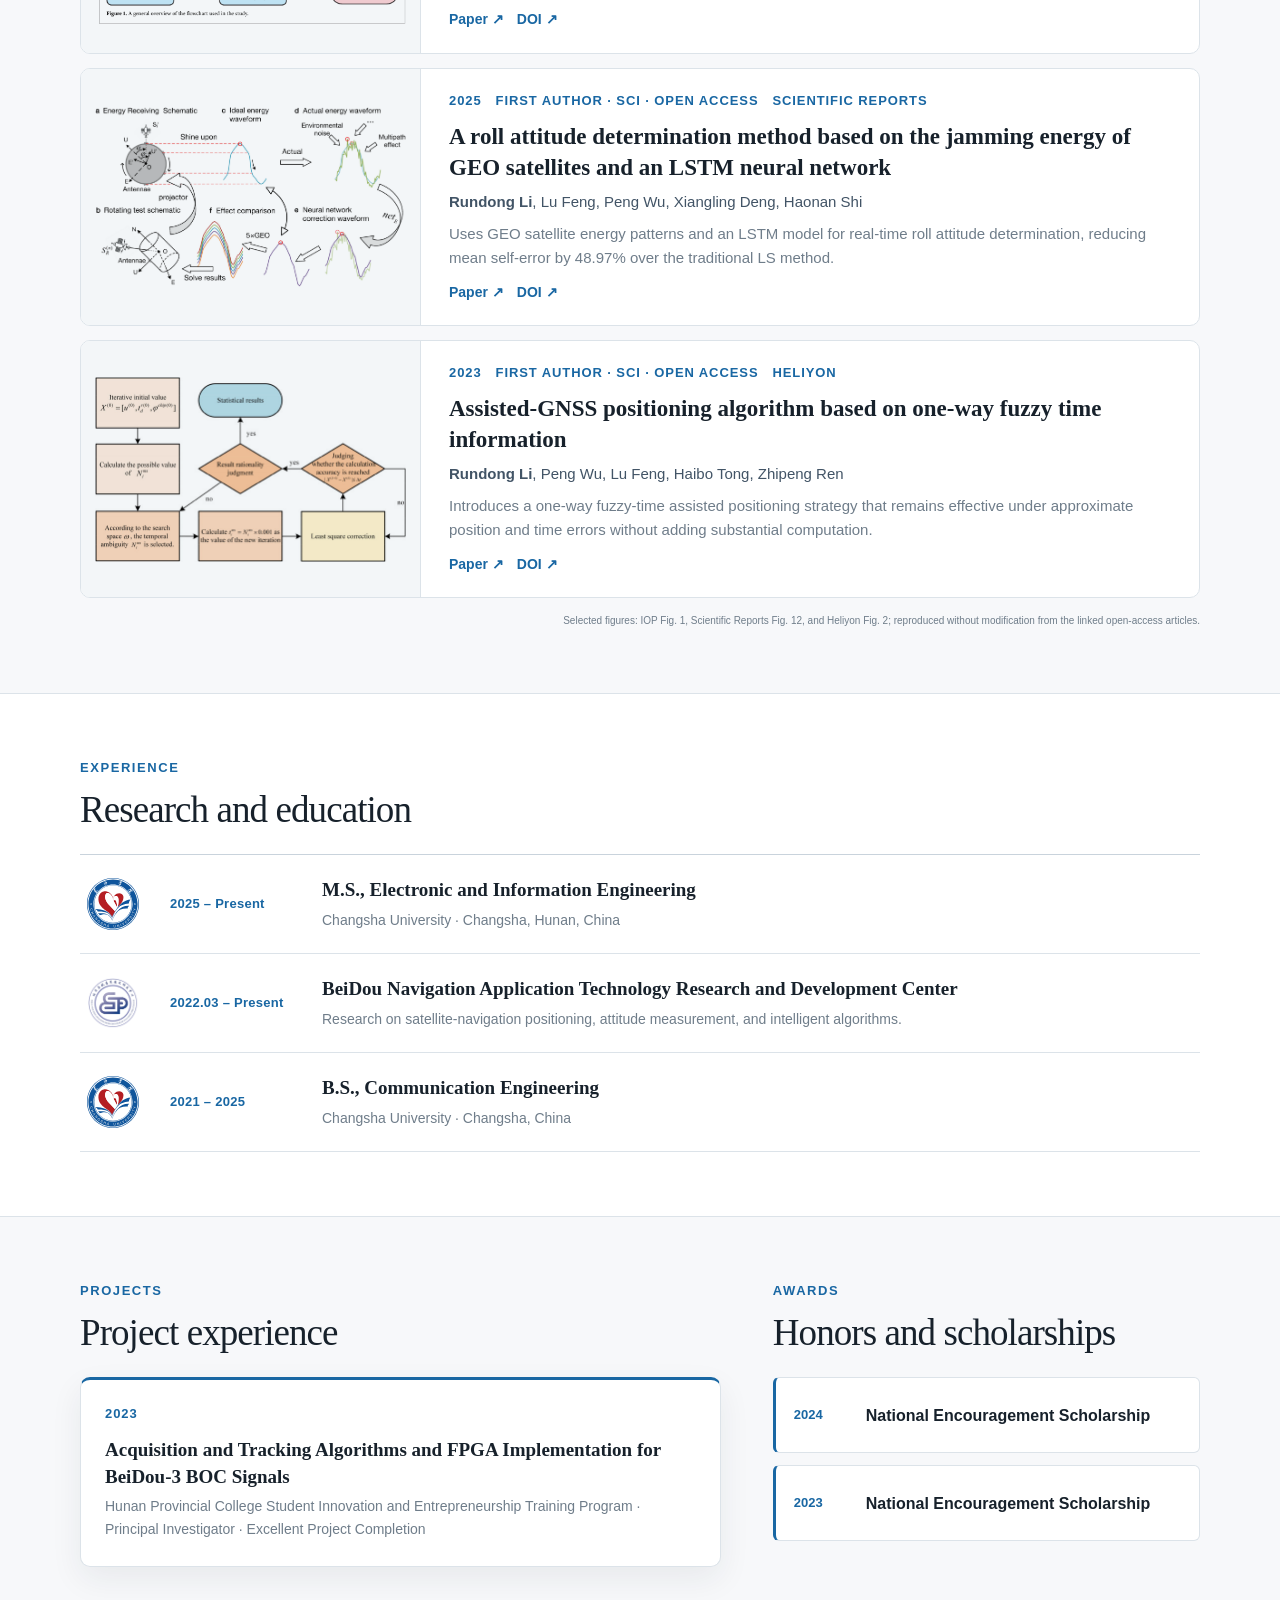
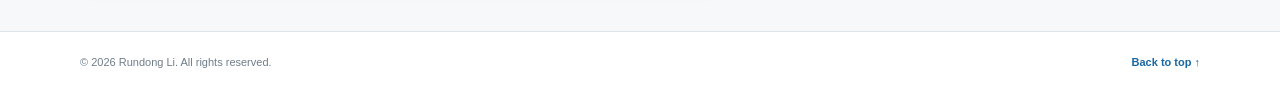
==== commit 0de5db7b: "Expand news and publication presentation" ====
--- a/index.html
+++ b/index.html
@@ -37,6 +37,7 @@
         "sameAs": [
           "https://orcid.org/0009-0009-8288-3049",
           "https://github.com/theoryeast",
+          "https://scholar.google.com/citations?user=JlsTw3AAAAAJ&hl=en",
           "https://www.webofscience.com/wos/author/record/NHQ-7185-2025"
         ],
         "knowsAbout": [
@@ -104,6 +105,10 @@
                   <svg viewBox="0 0 24 24" aria-hidden="true"><path d="M12 2a10 10 0 0 0-3.16 19.49c.5.09.68-.22.68-.48v-1.87c-2.78.6-3.37-1.18-3.37-1.18-.45-1.16-1.11-1.47-1.11-1.47-.91-.62.07-.61.07-.61 1 .07 1.53 1.03 1.53 1.03.9 1.53 2.35 1.09 2.92.83.09-.65.35-1.09.64-1.34-2.22-.25-4.56-1.11-4.56-4.94 0-1.09.39-1.98 1.03-2.68-.1-.25-.45-1.27.1-2.64 0 0 .84-.27 2.75 1.02A9.6 9.6 0 0 1 12 6.82a9.6 9.6 0 0 1 2.5.34c1.91-1.29 2.75-1.02 2.75-1.02.55 1.37.2 2.39.1 2.64.64.7 1.03 1.59 1.03 2.68 0 3.84-2.34 4.68-4.57 4.93.36.31.68.92.68 1.86v2.76c0 .27.18.58.69.48A10 10 0 0 0 12 2Z"/></svg>
                   GitHub
                 </a>
+                <a href="https://scholar.google.com/citations?user=JlsTw3AAAAAJ&hl=en" target="_blank" rel="noopener noreferrer">
+                  <svg class="scholar-icon" viewBox="0 0 24 24" aria-hidden="true"><path d="m12 3 10 5-10 5L2 8l10-5Zm-6 8.5V16c0 2 2.7 3.5 6 3.5s6-1.5 6-3.5v-4.5l-6 3-6-3Z"/></svg>
+                  Scholar
+                </a>
                 <a
                   href="https://www.webofscience.com/wos/author/record/NHQ-7185-2025"
                   target="_blank"
@@ -141,26 +146,42 @@
         <div class="container">
           <div class="section-header compact reveal">
             <div>
-              <p class="section-label">Recent News</p>
-              <h2>Latest updates</h2>
-            </div>
-          </div>
-          <ol class="news-list">
+              <p class="section-label">News</p>
+              <h2>Publications and activities</h2>
+            </div>
+          </div>
+          <ol class="news-list" aria-label="Publication and academic activity news">
             <li class="news-item reveal">
               <time datetime="2026-05">2026.05</time>
               <p>Our paper on pseudorange filtering under extremely weak signals was published in <em>Measurement Science and Technology</em>.</p>
             </li>
             <li class="news-item reveal">
+              <time datetime="2026-04">2026.04</time>
+              <p>Delivered an oral presentation at the 5th International Conference on Electronic Information Engineering, Big Data and Computer Technology (EIBDCT 2026) in Haikou, Hainan, China.</p>
+            </li>
+            <li class="news-item reveal">
               <time datetime="2025-12">2025.12</time>
               <p>Our paper on statistical weighting for discontinuous GNSS signals was published in <em>PLOS ONE</em>.</p>
             </li>
             <li class="news-item reveal">
-              <time datetime="2025-09">2025.09</time>
-              <p>Began the M.S. degree in Electronic and Information Engineering at Changsha University.</p>
+              <time datetime="2025-12">2025.12</time>
+              <p>Attended the 5th International Conference on Computer Technology, Information Engineering and Electron Materials (CTIEEM 2025) in Harbin, China.</p>
             </li>
             <li class="news-item reveal">
               <time datetime="2025-05">2025.05</time>
               <p>Our first-author paper on GEO satellite energy and LSTM-based roll attitude determination was published in <em>Scientific Reports</em>.</p>
+            </li>
+            <li class="news-item reveal">
+              <time datetime="2024">2024</time>
+              <p>Our paper on estimating a receiver's approximate position using visible satellites was presented at the <em>China Satellite Navigation Conference</em>.</p>
+            </li>
+            <li class="news-item reveal">
+              <time datetime="2023-09">2023.09</time>
+              <p>Our first-author paper on one-way fuzzy-time assisted GNSS positioning was published in <em>Heliyon</em>.</p>
+            </li>
+            <li class="news-item reveal">
+              <time datetime="2023-02">2023.02</time>
+              <p>Our paper on single-satellite multi-epoch time calibration was published in <em>Electronic Technology &amp; Software Engineering</em>.</p>
             </li>
           </ol>
         </div>
@@ -377,8 +398,8 @@
 
     <footer class="site-footer">
       <div class="container footer-inner">
-        <p>© <span id="year">2026</span> Rundong Li · 李润东</p>
-        <a href="#top">Back to top ↑</a>
+        <p>© <span id="year">2026</span> Rundong Li. All rights reserved.</p>
+        <a id="back-to-top" href="#top">Back to top ↑</a>
       </div>
     </footer>
 
--- a/styles.css
+++ b/styles.css
@@ -267,6 +267,10 @@
   height: 16px;
 }
 
+.profile-links .scholar-icon {
+  color: #4285f4;
+}
+
 .profile-links svg {
   fill: currentColor;
 }
@@ -434,24 +438,42 @@
 }
 
 .news-list {
+  max-height: 390px;
+  overflow-y: auto;
+  overscroll-behavior: contain;
   padding: 0;
   margin: 0;
   border-top: 1px solid var(--line-dark);
   list-style: none;
+  scrollbar-color: var(--accent) var(--surface-soft);
+  scrollbar-width: thin;
+}
+
+.news-list::-webkit-scrollbar {
+  width: 8px;
+}
+
+.news-list::-webkit-scrollbar-track {
+  background: var(--surface-soft);
+}
+
+.news-list::-webkit-scrollbar-thumb {
+  background: #9fbed5;
+  border-radius: 999px;
 }
 
 .news-item {
   display: grid;
-  grid-template-columns: 76px 1fr;
-  gap: 16px;
-  padding: 13px 0;
+  grid-template-columns: 86px 1fr;
+  gap: 20px;
+  padding: 16px 8px 16px 0;
   border-bottom: 1px solid var(--line);
 }
 
 .news-item time,
 .experience-date {
   color: var(--accent);
-  font-size: 12px;
+  font-size: 13px;
   font-weight: 750;
   letter-spacing: 0.03em;
 }
@@ -459,7 +481,8 @@
 .news-item p {
   margin: 0;
   color: var(--ink-soft);
-  font-size: 14px;
+  font-size: 15px;
+  line-height: 1.65;
 }
 
 .experience-card {
@@ -551,8 +574,8 @@
 
 .featured-publication {
   display: grid;
-  grid-template-columns: 270px 1fr;
-  gap: 24px;
+  grid-template-columns: 340px 1fr;
+  gap: 28px;
   overflow: hidden;
   background: var(--surface);
   border: 1px solid var(--line);
@@ -568,8 +591,8 @@
 
 .paper-figure {
   display: grid;
-  min-height: 178px;
-  padding: 12px;
+  min-height: 218px;
+  padding: 14px;
   place-items: center;
   background: #f3f6f8;
   border-right: 1px solid var(--line);
@@ -577,23 +600,23 @@
 
 .paper-figure img {
   width: 100%;
-  max-height: 170px;
+  max-height: 210px;
   object-fit: contain;
   mix-blend-mode: multiply;
 }
 
 .featured-paper-content {
   align-self: center;
-  padding: 20px 22px 20px 0;
+  padding: 22px 24px 22px 0;
 }
 
 .paper-meta {
   display: flex;
   flex-wrap: wrap;
-  gap: 6px 12px;
-  margin-bottom: 7px;
-  color: var(--accent);
-  font-size: 10px;
+  gap: 7px 14px;
+  margin-bottom: 9px;
+  color: var(--accent);
+  font-size: 13px;
   font-weight: 800;
   letter-spacing: 0.07em;
   text-transform: uppercase;
@@ -602,7 +625,7 @@
 .featured-paper-content h3 {
   margin: 0;
   font-family: Georgia, "Times New Roman", "Songti SC", serif;
-  font-size: 20px;
+  font-size: 23px;
   font-weight: 600;
   line-height: 1.35;
 }
@@ -610,13 +633,13 @@
 .paper-authors {
   margin: 7px 0 0;
   color: var(--ink-soft);
-  font-size: 13px;
+  font-size: 15px;
 }
 
 .paper-summary {
   margin: 8px 0 0;
   color: var(--muted);
-  font-size: 13px;
+  font-size: 15px;
 }
 
 .paper-links {
@@ -627,7 +650,7 @@
 
 .paper-links a {
   color: var(--accent);
-  font-size: 13px;
+  font-size: 14px;
   font-weight: 750;
 }
 
@@ -670,14 +693,14 @@
   padding-top: 2px;
   color: var(--accent);
   font-family: Georgia, "Times New Roman", serif;
-  font-size: 16px;
+  font-size: 18px;
   font-weight: 600;
 }
 
 .pub-content h3 {
   margin: 0;
   font-family: Georgia, "Times New Roman", "Songti SC", serif;
-  font-size: 18px;
+  font-size: 20px;
   font-weight: 600;
   line-height: 1.4;
 }
@@ -693,7 +716,7 @@
 .pub-content p {
   margin: 5px 0 0;
   color: var(--ink-soft);
-  font-size: 13px;
+  font-size: 15px;
 }
 
 .pub-content .venue {
@@ -760,13 +783,17 @@
 
 .portfolio-grid {
   display: grid;
-  grid-template-columns: 1.35fr 0.65fr;
+  grid-template-columns: 1.2fr 0.8fr;
   gap: 52px;
 }
 
 #projects,
 #awards {
   scroll-margin-top: 80px;
+}
+
+#awards .section-header h2 {
+  white-space: nowrap;
 }
 
 .portfolio-card {
@@ -795,7 +822,7 @@
 .award-item {
   display: grid;
   grid-template-columns: 54px 1fr;
-  gap: 16px;
+  gap: 18px;
   align-items: center;
   min-height: 76px;
   padding: 16px 18px;
@@ -812,8 +839,9 @@
 }
 
 .award-item strong {
-  font-size: 15px;
+  font-size: 16px;
   font-weight: 650;
+  line-height: 1.45;
 }
 
 .research-section {
@@ -979,6 +1007,7 @@
 .footer-inner a {
   color: var(--accent);
   font-weight: 650;
+  cursor: pointer;
 }
 
 .not-found {
@@ -1185,7 +1214,11 @@
   }
 
   .pub-content h3 {
-    font-size: 17px;
+    font-size: 18px;
+  }
+
+  #awards .section-header h2 {
+    white-space: normal;
   }
 
   .research-card {
@@ -1251,6 +1284,10 @@
     padding: 18px;
   }
 
+  .featured-paper-content h3 {
+    font-size: 20px;
+  }
+
   .footer-inner {
     gap: 8px;
   }
@@ -1289,12 +1326,12 @@
 
   .publication-tab {
     padding-inline: 8px;
-    font-size: 11px;
+    font-size: 12px;
   }
 
   .news-item {
-    grid-template-columns: 60px 1fr;
-    gap: 10px;
+    grid-template-columns: 68px 1fr;
+    gap: 12px;
   }
 
   .experience-card {
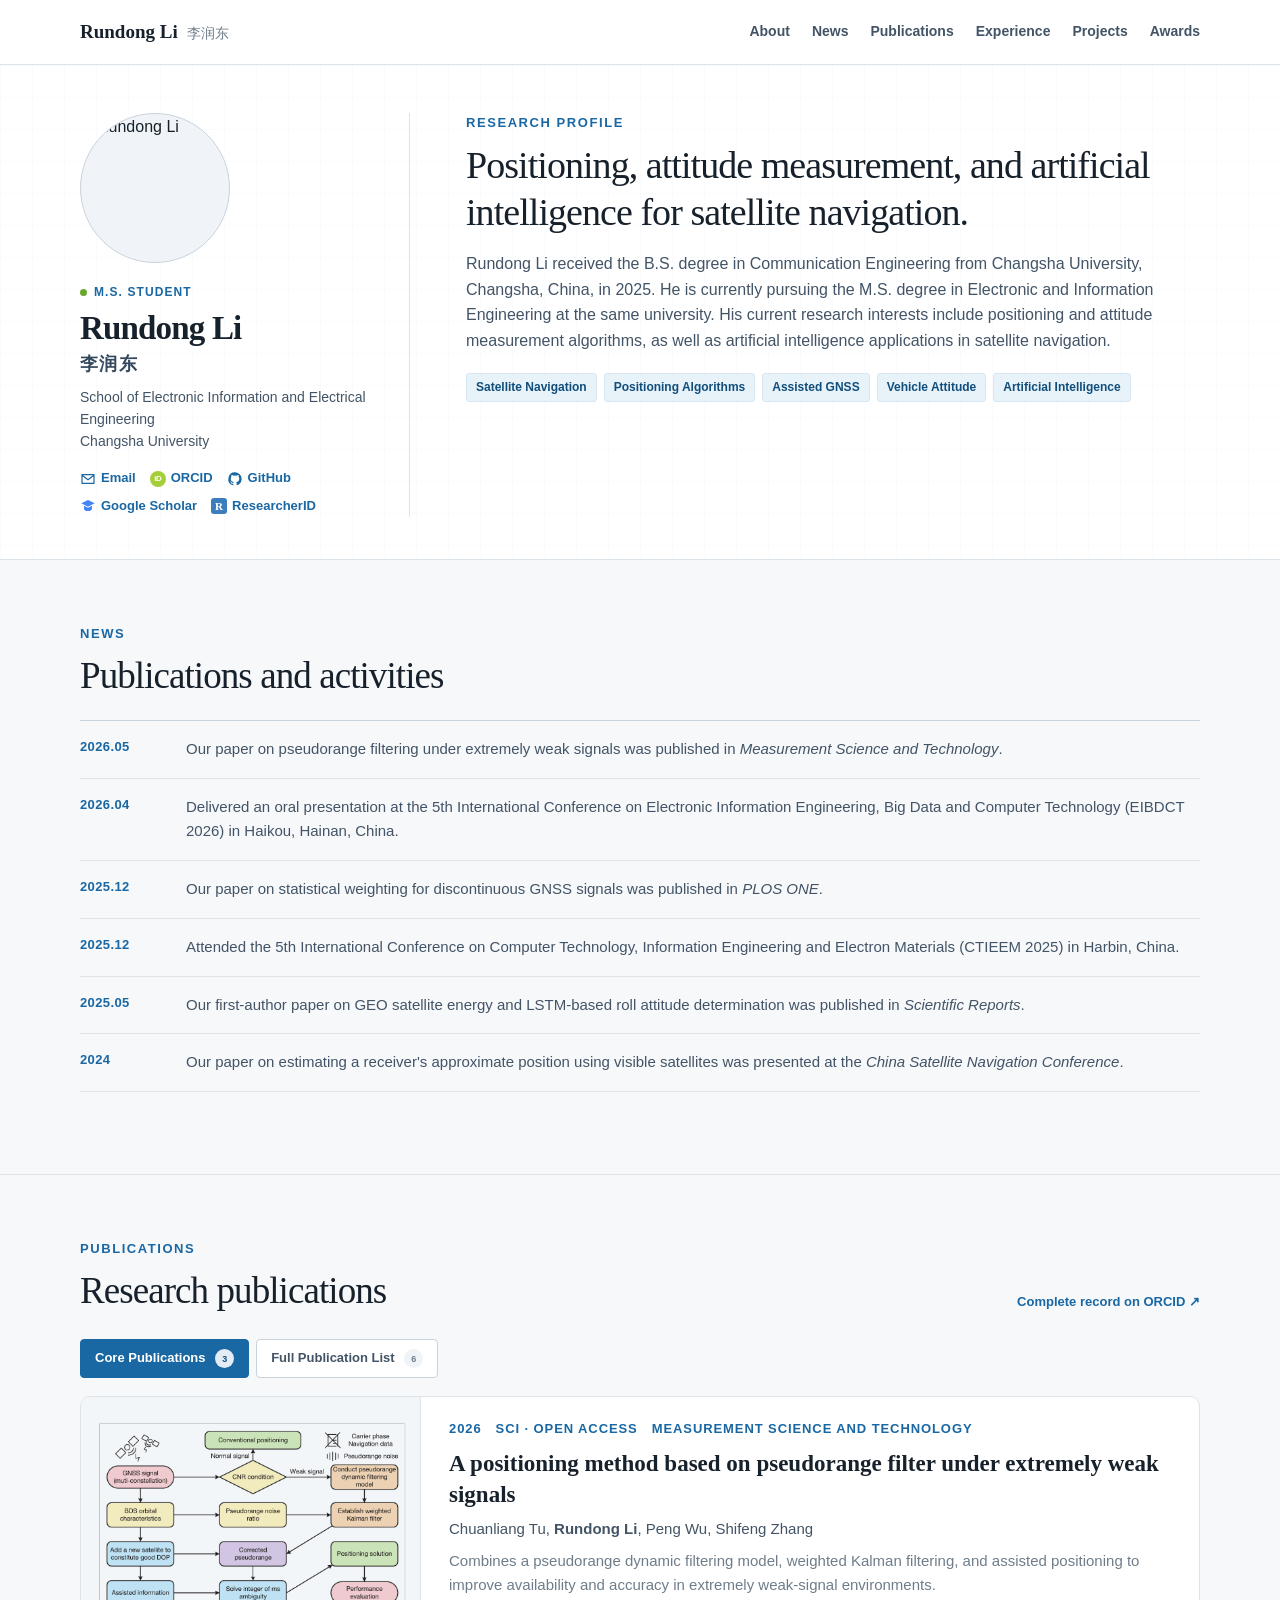
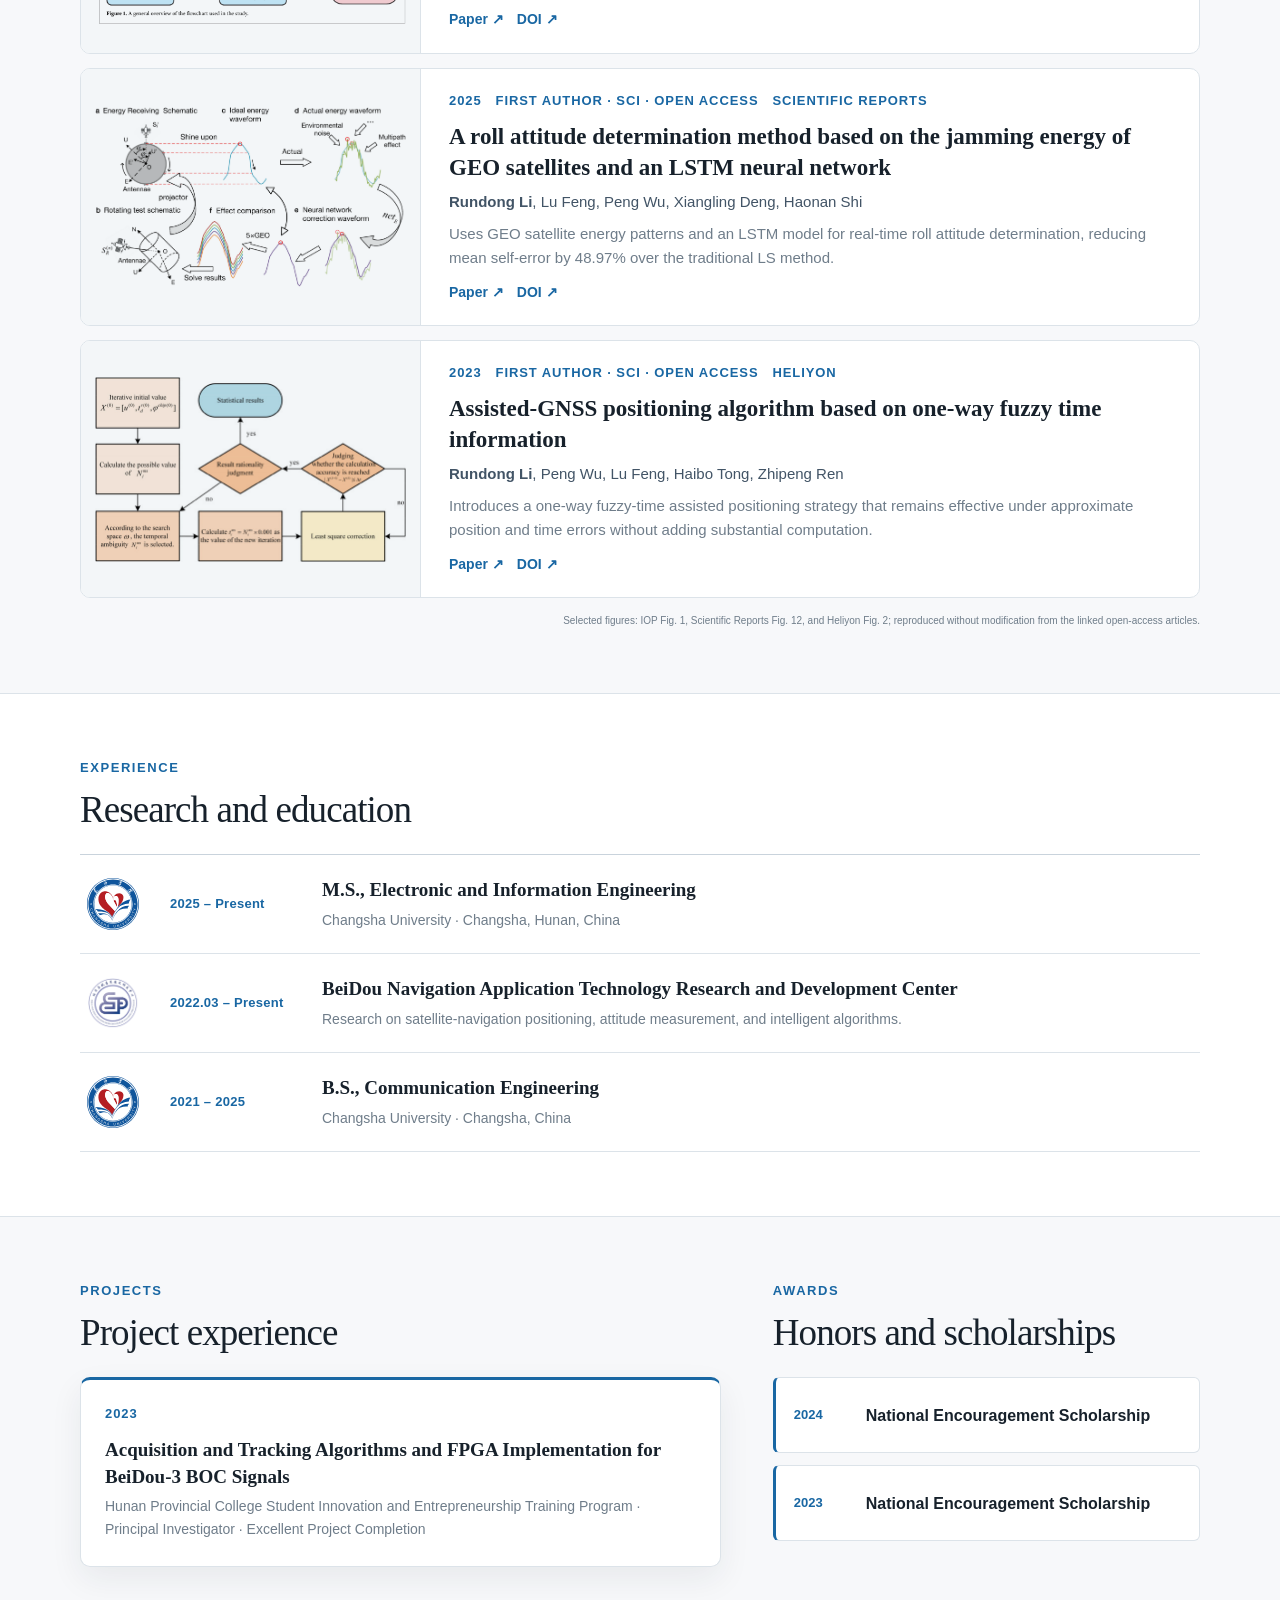
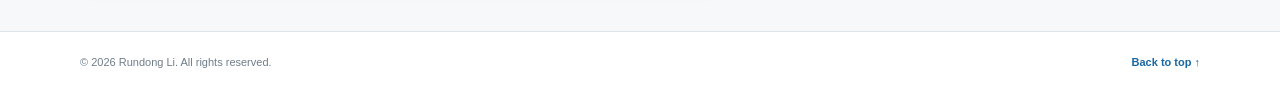
==== commit 2d1c892d: "Label Google Scholar profile" ====
--- a/index.html
+++ b/index.html
@@ -107,7 +107,7 @@
                 </a>
                 <a href="https://scholar.google.com/citations?user=JlsTw3AAAAAJ&hl=en" target="_blank" rel="noopener noreferrer">
                   <svg class="scholar-icon" viewBox="0 0 24 24" aria-hidden="true"><path d="m12 3 10 5-10 5L2 8l10-5Zm-6 8.5V16c0 2 2.7 3.5 6 3.5s6-1.5 6-3.5v-4.5l-6 3-6-3Z"/></svg>
-                  Scholar
+                  Google Scholar
                 </a>
                 <a
                   href="https://www.webofscience.com/wos/author/record/NHQ-7185-2025"
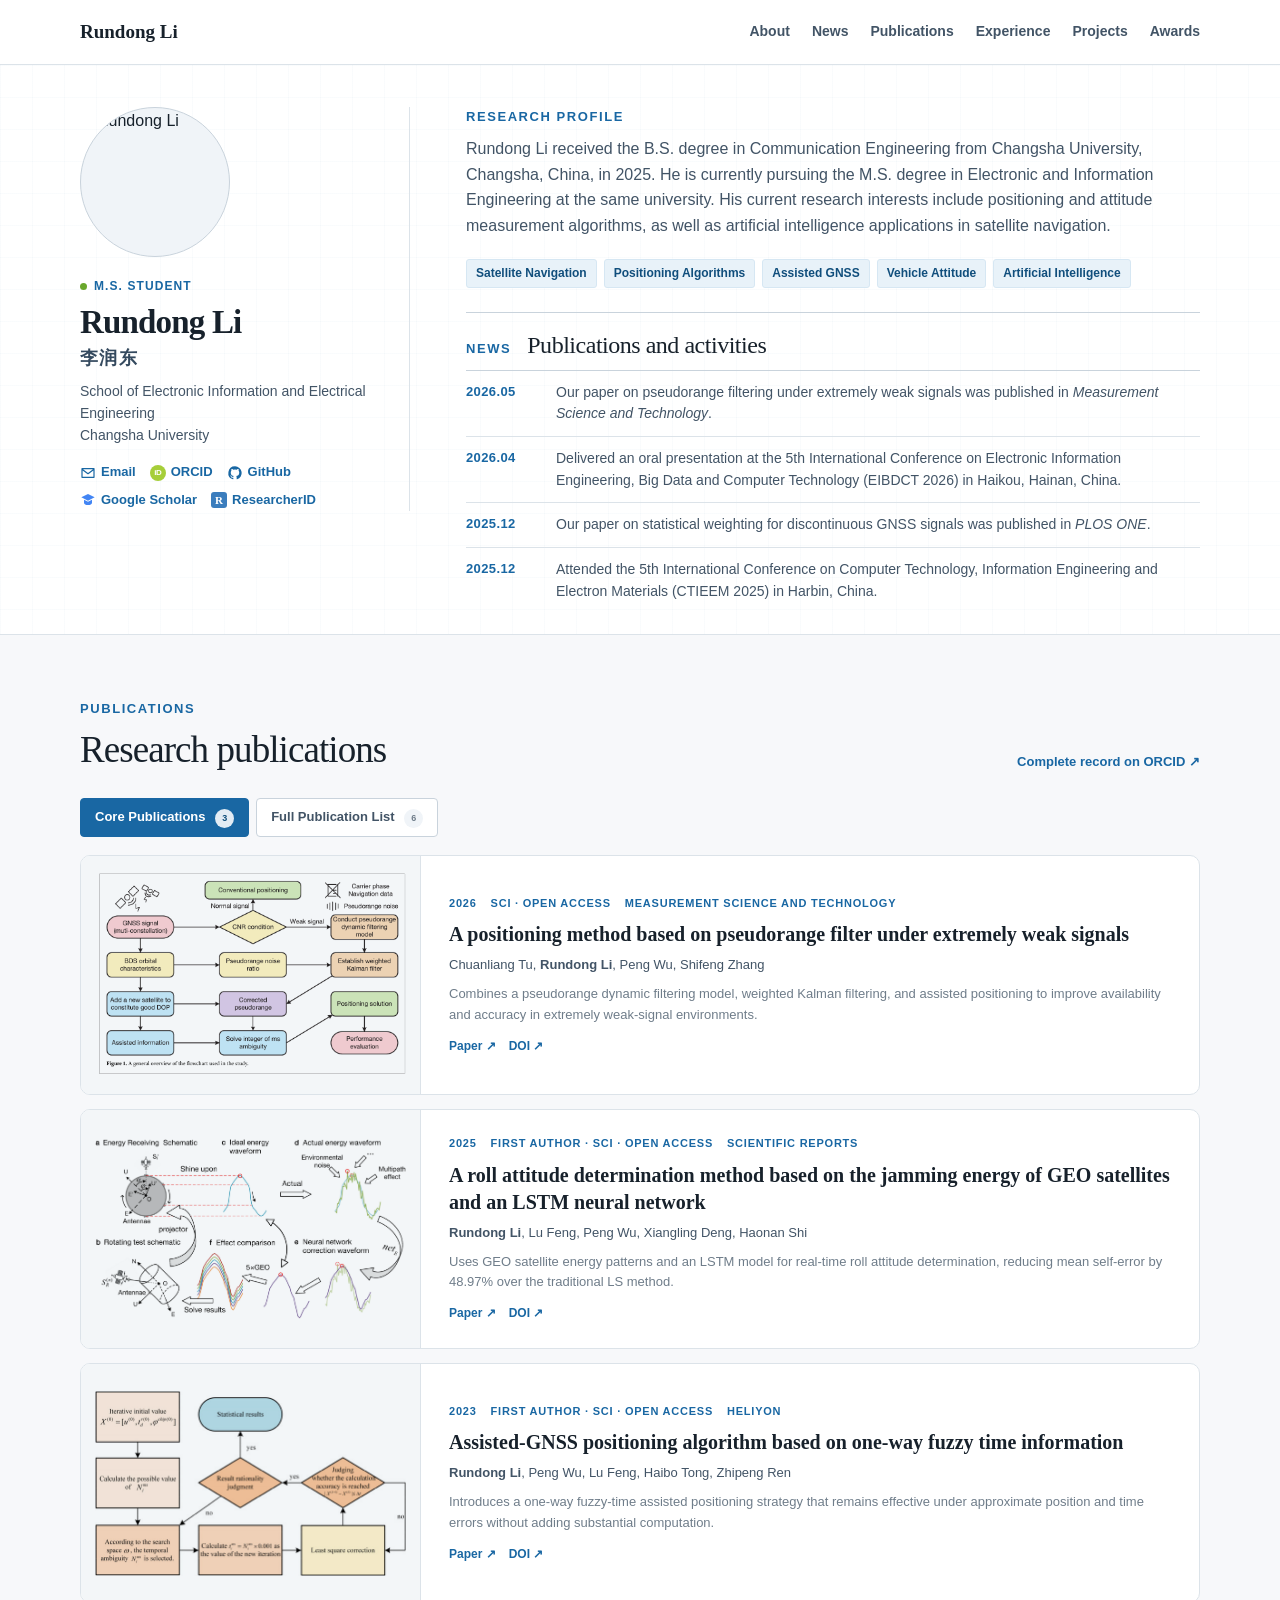
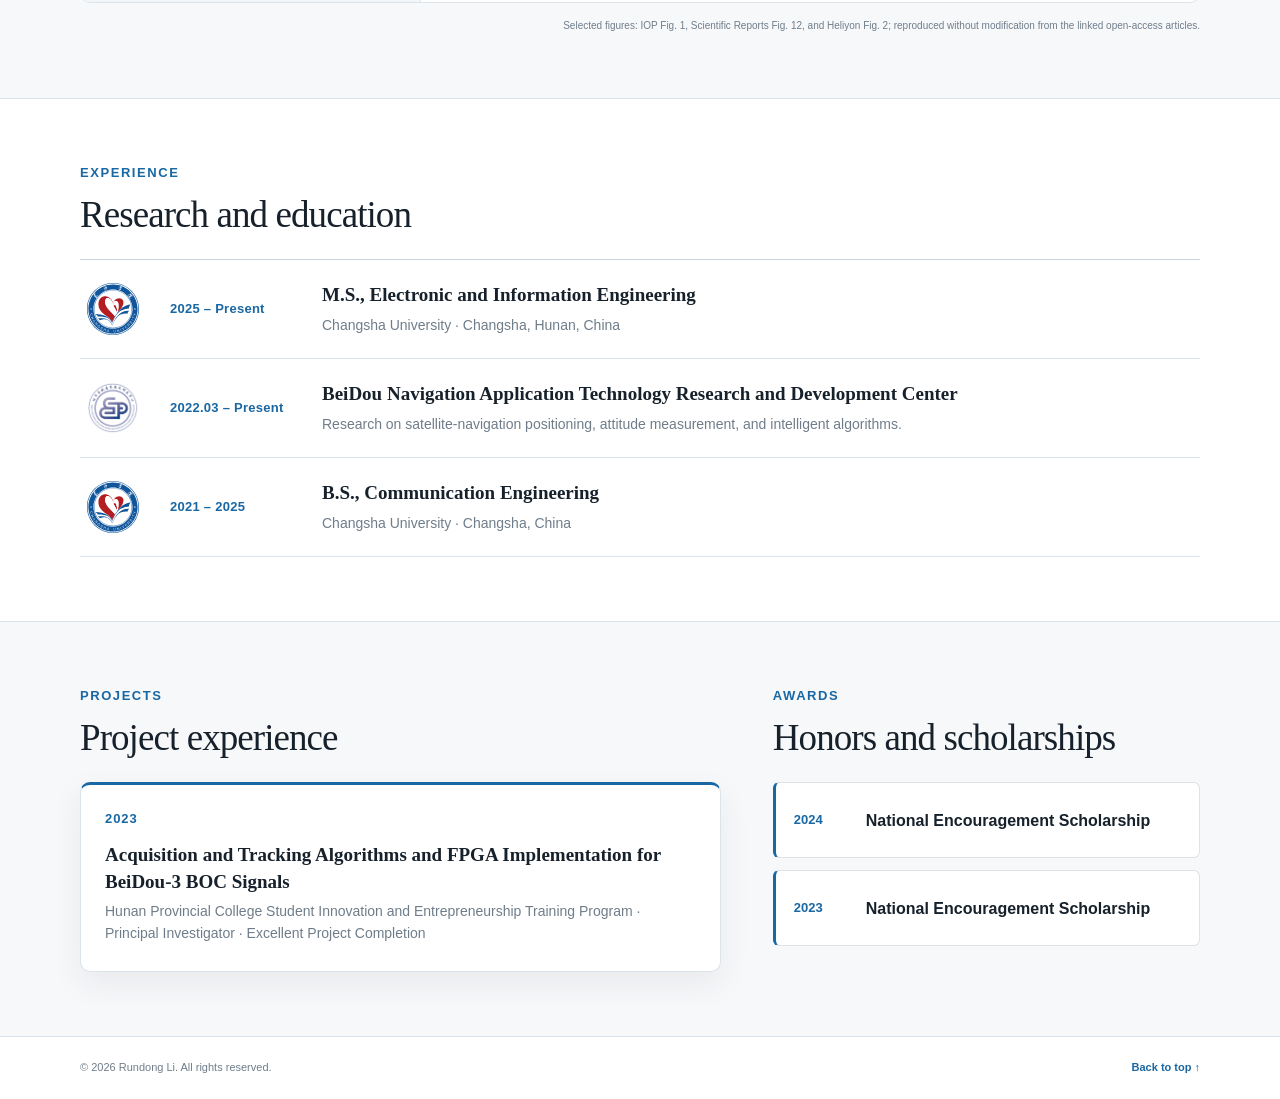
==== commit 186eba19: "Integrate news into profile layout" ====
--- a/index.html
+++ b/index.html
@@ -57,7 +57,6 @@
       <nav class="nav container" aria-label="Primary navigation">
         <a class="brand" href="#top" aria-label="Rundong Li homepage">
           <span class="brand-name">Rundong Li</span>
-          <span class="brand-cn">李润东</span>
         </a>
         <button class="menu-toggle" type="button" aria-expanded="false" aria-controls="nav-links">
           <span></span><span></span><span></span>
@@ -123,7 +122,6 @@
 
           <div class="intro-main reveal">
             <p class="section-label">Research Profile</p>
-            <h2>Positioning, attitude measurement, and artificial intelligence for satellite navigation.</h2>
             <p class="intro-text">
               Rundong Li received the B.S. degree in Communication Engineering from Changsha
               University, Changsha, China, in 2025. He is currently pursuing the M.S. degree in
@@ -138,52 +136,47 @@
               <span>Vehicle Attitude</span>
               <span>Artificial Intelligence</span>
             </div>
-          </div>
-        </div>
-      </section>
-
-      <section class="section activity-section" id="news">
-        <div class="container">
-          <div class="section-header compact reveal">
-            <div>
-              <p class="section-label">News</p>
-              <h2>Publications and activities</h2>
-            </div>
-          </div>
-          <ol class="news-list" aria-label="Publication and academic activity news">
-            <li class="news-item reveal">
-              <time datetime="2026-05">2026.05</time>
-              <p>Our paper on pseudorange filtering under extremely weak signals was published in <em>Measurement Science and Technology</em>.</p>
-            </li>
-            <li class="news-item reveal">
-              <time datetime="2026-04">2026.04</time>
-              <p>Delivered an oral presentation at the 5th International Conference on Electronic Information Engineering, Big Data and Computer Technology (EIBDCT 2026) in Haikou, Hainan, China.</p>
-            </li>
-            <li class="news-item reveal">
-              <time datetime="2025-12">2025.12</time>
-              <p>Our paper on statistical weighting for discontinuous GNSS signals was published in <em>PLOS ONE</em>.</p>
-            </li>
-            <li class="news-item reveal">
-              <time datetime="2025-12">2025.12</time>
-              <p>Attended the 5th International Conference on Computer Technology, Information Engineering and Electron Materials (CTIEEM 2025) in Harbin, China.</p>
-            </li>
-            <li class="news-item reveal">
-              <time datetime="2025-05">2025.05</time>
-              <p>Our first-author paper on GEO satellite energy and LSTM-based roll attitude determination was published in <em>Scientific Reports</em>.</p>
-            </li>
-            <li class="news-item reveal">
-              <time datetime="2024">2024</time>
-              <p>Our paper on estimating a receiver's approximate position using visible satellites was presented at the <em>China Satellite Navigation Conference</em>.</p>
-            </li>
-            <li class="news-item reveal">
-              <time datetime="2023-09">2023.09</time>
-              <p>Our first-author paper on one-way fuzzy-time assisted GNSS positioning was published in <em>Heliyon</em>.</p>
-            </li>
-            <li class="news-item reveal">
-              <time datetime="2023-02">2023.02</time>
-              <p>Our paper on single-satellite multi-epoch time calibration was published in <em>Electronic Technology &amp; Software Engineering</em>.</p>
-            </li>
-          </ol>
+            <div class="intro-news" id="news">
+              <div class="intro-news-header">
+                <p class="section-label">News</p>
+                <h2>Publications and activities</h2>
+              </div>
+              <ol class="news-list" aria-label="Publication and academic activity news">
+                <li class="news-item">
+                  <time datetime="2026-05">2026.05</time>
+                  <p>Our paper on pseudorange filtering under extremely weak signals was published in <em>Measurement Science and Technology</em>.</p>
+                </li>
+                <li class="news-item">
+                  <time datetime="2026-04">2026.04</time>
+                  <p>Delivered an oral presentation at the 5th International Conference on Electronic Information Engineering, Big Data and Computer Technology (EIBDCT 2026) in Haikou, Hainan, China.</p>
+                </li>
+                <li class="news-item">
+                  <time datetime="2025-12">2025.12</time>
+                  <p>Our paper on statistical weighting for discontinuous GNSS signals was published in <em>PLOS ONE</em>.</p>
+                </li>
+                <li class="news-item">
+                  <time datetime="2025-12">2025.12</time>
+                  <p>Attended the 5th International Conference on Computer Technology, Information Engineering and Electron Materials (CTIEEM 2025) in Harbin, China.</p>
+                </li>
+                <li class="news-item">
+                  <time datetime="2025-05">2025.05</time>
+                  <p>Our first-author paper on GEO satellite energy and LSTM-based roll attitude determination was published in <em>Scientific Reports</em>.</p>
+                </li>
+                <li class="news-item">
+                  <time datetime="2024">2024</time>
+                  <p>Our paper on estimating a receiver's approximate position using visible satellites was presented at the <em>China Satellite Navigation Conference</em>.</p>
+                </li>
+                <li class="news-item">
+                  <time datetime="2023-09">2023.09</time>
+                  <p>Our first-author paper on one-way fuzzy-time assisted GNSS positioning was published in <em>Heliyon</em>.</p>
+                </li>
+                <li class="news-item">
+                  <time datetime="2023-02">2023.02</time>
+                  <p>Our paper on single-satellite multi-epoch time calibration was published in <em>Electronic Technology &amp; Software Engineering</em>.</p>
+                </li>
+              </ol>
+            </div>
+          </div>
         </div>
       </section>
 
--- a/styles.css
+++ b/styles.css
@@ -153,7 +153,7 @@
 }
 
 .intro-section {
-  padding: 48px 0 42px;
+  padding: 42px 0 34px;
   background:
     linear-gradient(90deg, rgba(25, 103, 163, 0.025) 1px, transparent 1px),
     linear-gradient(rgba(25, 103, 163, 0.025) 1px, transparent 1px),
@@ -331,7 +331,7 @@
 
 .intro-text {
   max-width: 740px;
-  margin: 16px 0 0;
+  margin: 2px 0 0;
   color: var(--ink-soft);
   font-size: 16px;
 }
@@ -431,6 +431,34 @@
   scroll-margin-top: 80px;
 }
 
+.intro-news {
+  margin-top: 24px;
+  padding-top: 18px;
+  scroll-margin-top: 78px;
+  border-top: 1px solid var(--line-dark);
+}
+
+.intro-news-header {
+  display: flex;
+  gap: 16px;
+  align-items: baseline;
+  margin-bottom: 10px;
+}
+
+.intro-news-header .section-label {
+  flex: 0 0 auto;
+  margin: 0;
+}
+
+.intro-news-header h2 {
+  margin: 0;
+  font-family: Georgia, "Times New Roman", "Songti SC", serif;
+  font-size: 24px;
+  font-weight: 500;
+  line-height: 1.2;
+  letter-spacing: -0.02em;
+}
+
 .activity-grid {
   display: grid;
   grid-template-columns: 1.1fr 0.9fr;
@@ -438,7 +466,7 @@
 }
 
 .news-list {
-  max-height: 390px;
+  max-height: 230px;
   overflow-y: auto;
   overscroll-behavior: contain;
   padding: 0;
@@ -464,9 +492,9 @@
 
 .news-item {
   display: grid;
-  grid-template-columns: 86px 1fr;
-  gap: 20px;
-  padding: 16px 8px 16px 0;
+  grid-template-columns: 76px 1fr;
+  gap: 14px;
+  padding: 11px 8px 11px 0;
   border-bottom: 1px solid var(--line);
 }
 
@@ -481,8 +509,8 @@
 .news-item p {
   margin: 0;
   color: var(--ink-soft);
-  font-size: 15px;
-  line-height: 1.65;
+  font-size: 14px;
+  line-height: 1.55;
 }
 
 .experience-card {
@@ -616,7 +644,7 @@
   gap: 7px 14px;
   margin-bottom: 9px;
   color: var(--accent);
-  font-size: 13px;
+  font-size: 11px;
   font-weight: 800;
   letter-spacing: 0.07em;
   text-transform: uppercase;
@@ -625,7 +653,7 @@
 .featured-paper-content h3 {
   margin: 0;
   font-family: Georgia, "Times New Roman", "Songti SC", serif;
-  font-size: 23px;
+  font-size: 20px;
   font-weight: 600;
   line-height: 1.35;
 }
@@ -633,13 +661,13 @@
 .paper-authors {
   margin: 7px 0 0;
   color: var(--ink-soft);
-  font-size: 15px;
+  font-size: 13px;
 }
 
 .paper-summary {
   margin: 8px 0 0;
   color: var(--muted);
-  font-size: 15px;
+  font-size: 13px;
 }
 
 .paper-links {
@@ -650,7 +678,7 @@
 
 .paper-links a {
   color: var(--accent);
-  font-size: 14px;
+  font-size: 12px;
   font-weight: 750;
 }
 
@@ -693,14 +721,14 @@
   padding-top: 2px;
   color: var(--accent);
   font-family: Georgia, "Times New Roman", serif;
+  font-size: 16px;
+  font-weight: 600;
+}
+
+.pub-content h3 {
+  margin: 0;
+  font-family: Georgia, "Times New Roman", "Songti SC", serif;
   font-size: 18px;
-  font-weight: 600;
-}
-
-.pub-content h3 {
-  margin: 0;
-  font-family: Georgia, "Times New Roman", "Songti SC", serif;
-  font-size: 20px;
   font-weight: 600;
   line-height: 1.4;
 }
@@ -716,7 +744,7 @@
 .pub-content p {
   margin: 5px 0 0;
   color: var(--ink-soft);
-  font-size: 15px;
+  font-size: 13px;
 }
 
 .pub-content .venue {
@@ -1183,6 +1211,27 @@
     font-size: 28px;
   }
 
+  .intro-news {
+    margin-top: 22px;
+    padding-top: 16px;
+  }
+
+  .intro-news-header {
+    display: block;
+  }
+
+  .intro-news-header .section-label {
+    margin-bottom: 6px;
+  }
+
+  .intro-news-header h2 {
+    font-size: 23px;
+  }
+
+  .news-list {
+    max-height: 300px;
+  }
+
   .section {
     padding-block: 46px;
   }
@@ -1214,7 +1263,7 @@
   }
 
   .pub-content h3 {
-    font-size: 18px;
+    font-size: 17px;
   }
 
   #awards .section-header h2 {
@@ -1285,7 +1334,7 @@
   }
 
   .featured-paper-content h3 {
-    font-size: 20px;
+    font-size: 18px;
   }
 
   .footer-inner {
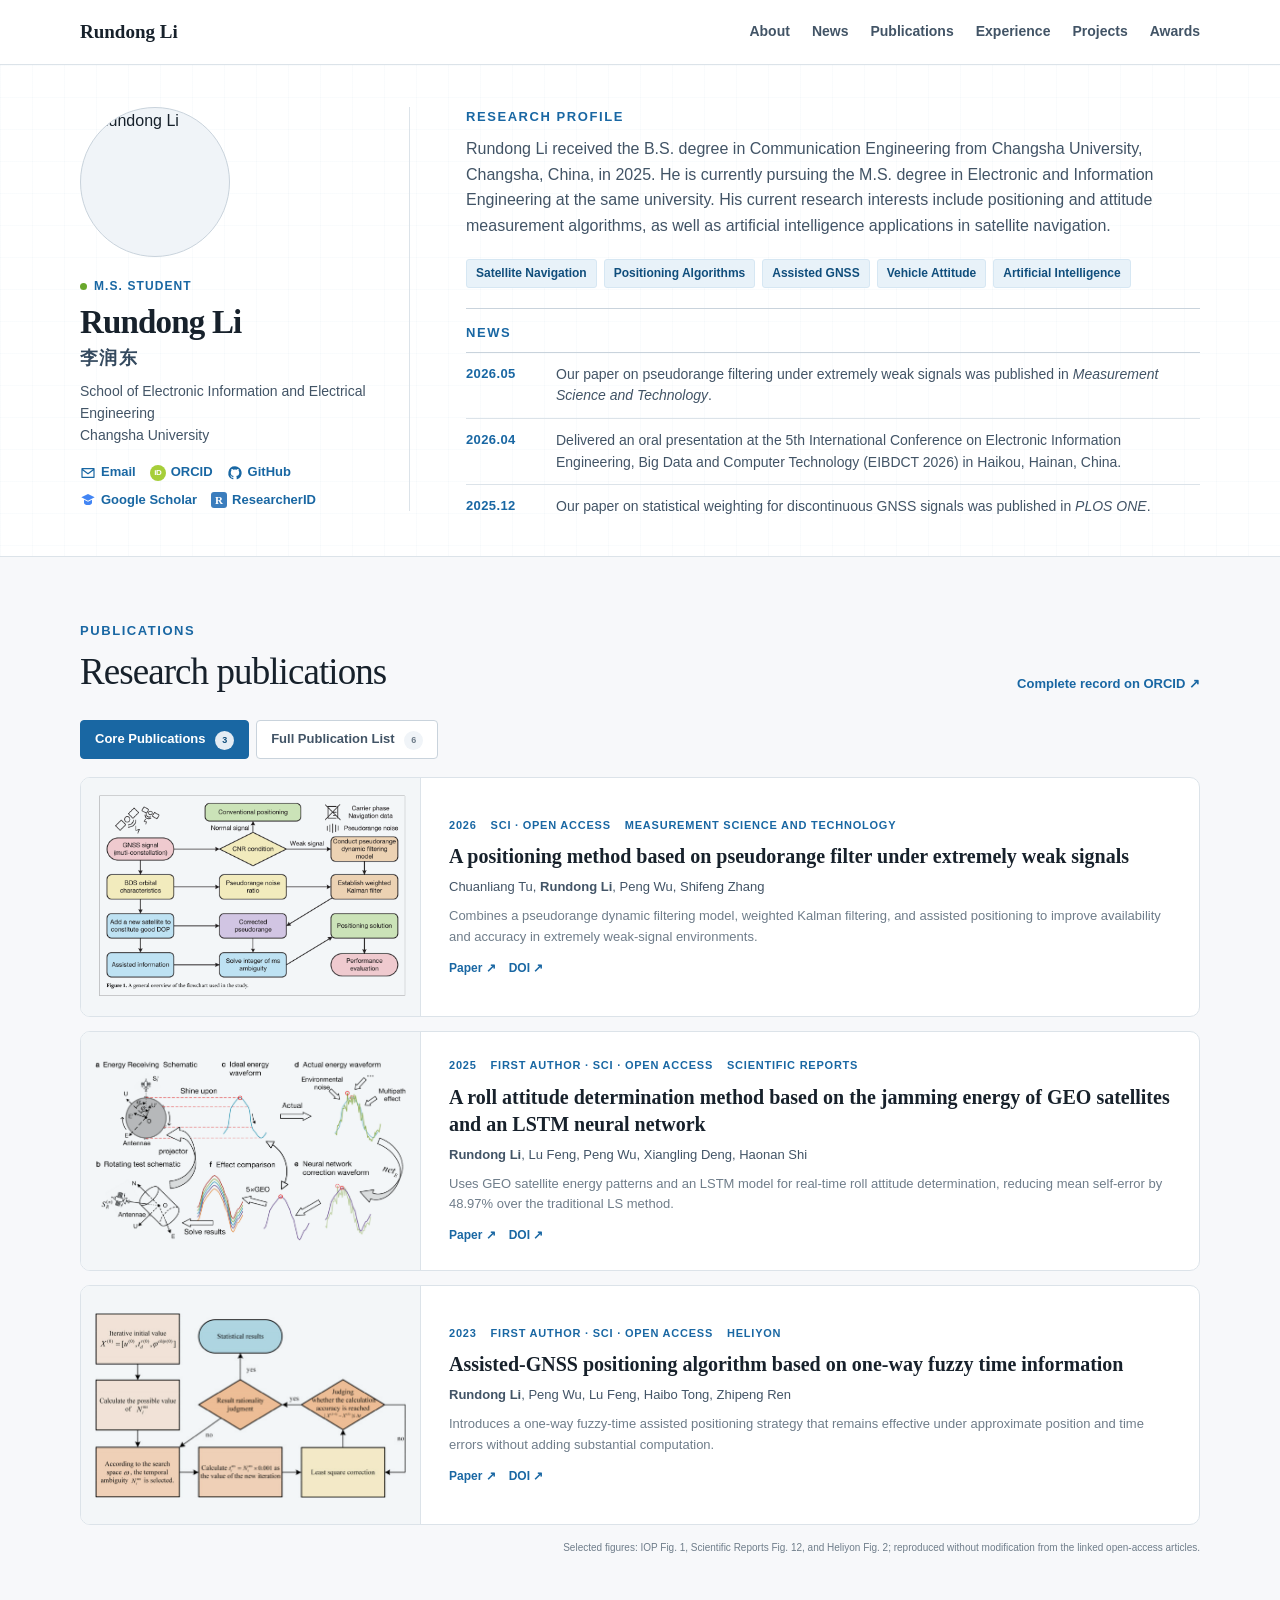
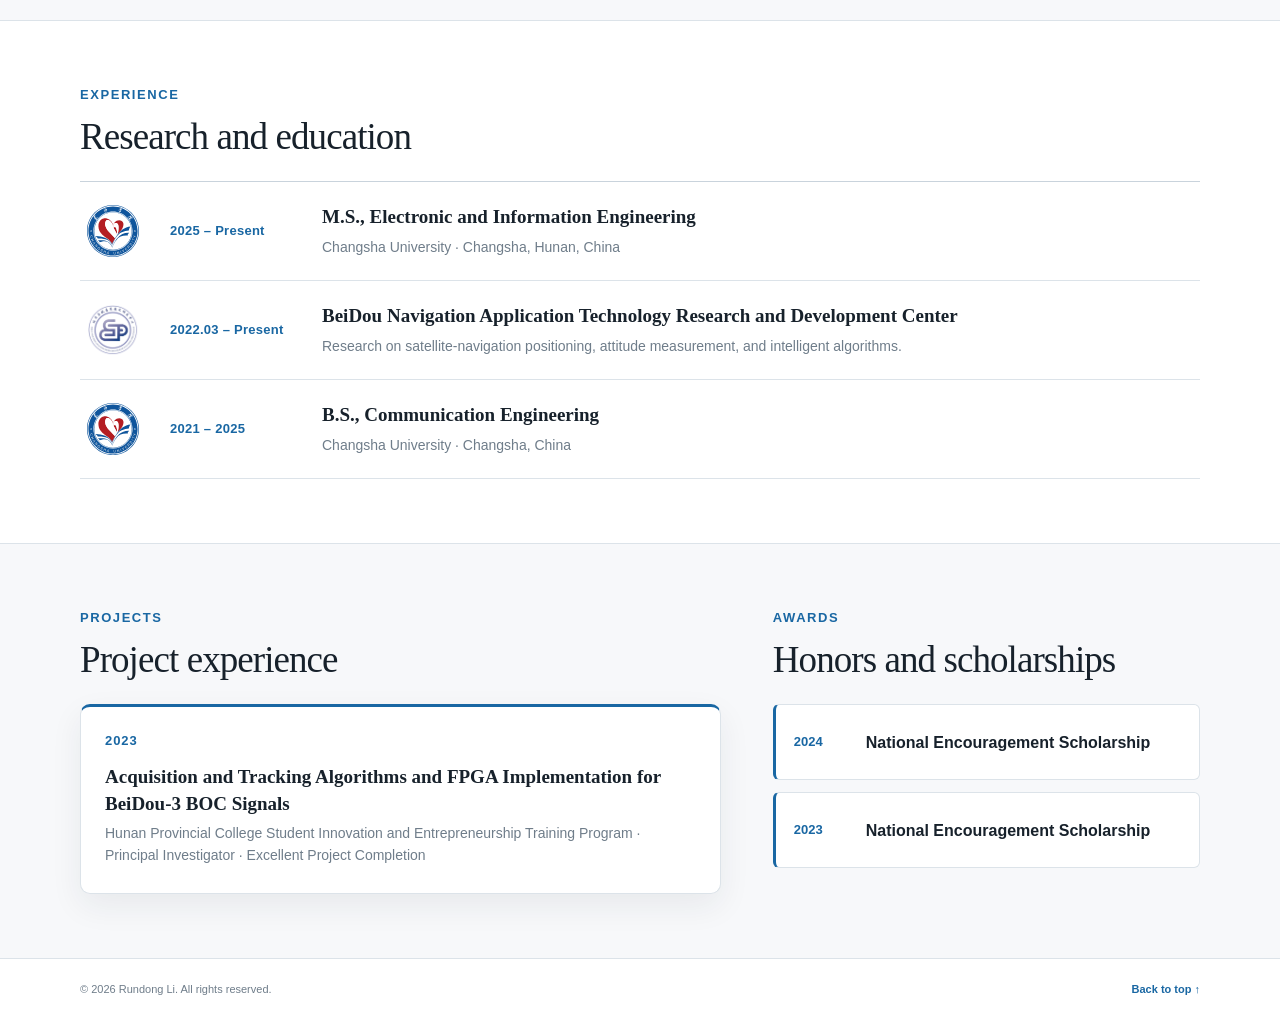
==== commit 93a9b235: "Tighten news alignment" ====
--- a/index.html
+++ b/index.html
@@ -139,7 +139,6 @@
             <div class="intro-news" id="news">
               <div class="intro-news-header">
                 <p class="section-label">News</p>
-                <h2>Publications and activities</h2>
               </div>
               <ol class="news-list" aria-label="Publication and academic activity news">
                 <li class="news-item">
--- a/styles.css
+++ b/styles.css
@@ -432,31 +432,18 @@
 }
 
 .intro-news {
-  margin-top: 24px;
-  padding-top: 18px;
+  margin-top: 20px;
+  padding-top: 14px;
   scroll-margin-top: 78px;
   border-top: 1px solid var(--line-dark);
 }
 
 .intro-news-header {
-  display: flex;
-  gap: 16px;
-  align-items: baseline;
-  margin-bottom: 10px;
+  margin-bottom: 8px;
 }
 
 .intro-news-header .section-label {
-  flex: 0 0 auto;
-  margin: 0;
-}
-
-.intro-news-header h2 {
-  margin: 0;
-  font-family: Georgia, "Times New Roman", "Songti SC", serif;
-  font-size: 24px;
-  font-weight: 500;
-  line-height: 1.2;
-  letter-spacing: -0.02em;
+  margin: 0;
 }
 
 .activity-grid {
@@ -466,7 +453,7 @@
 }
 
 .news-list {
-  max-height: 230px;
+  max-height: 170px;
   overflow-y: auto;
   overscroll-behavior: contain;
   padding: 0;
@@ -1212,20 +1199,12 @@
   }
 
   .intro-news {
-    margin-top: 22px;
-    padding-top: 16px;
-  }
-
-  .intro-news-header {
-    display: block;
+    margin-top: 20px;
+    padding-top: 14px;
   }
 
   .intro-news-header .section-label {
     margin-bottom: 6px;
-  }
-
-  .intro-news-header h2 {
-    font-size: 23px;
   }
 
   .news-list {
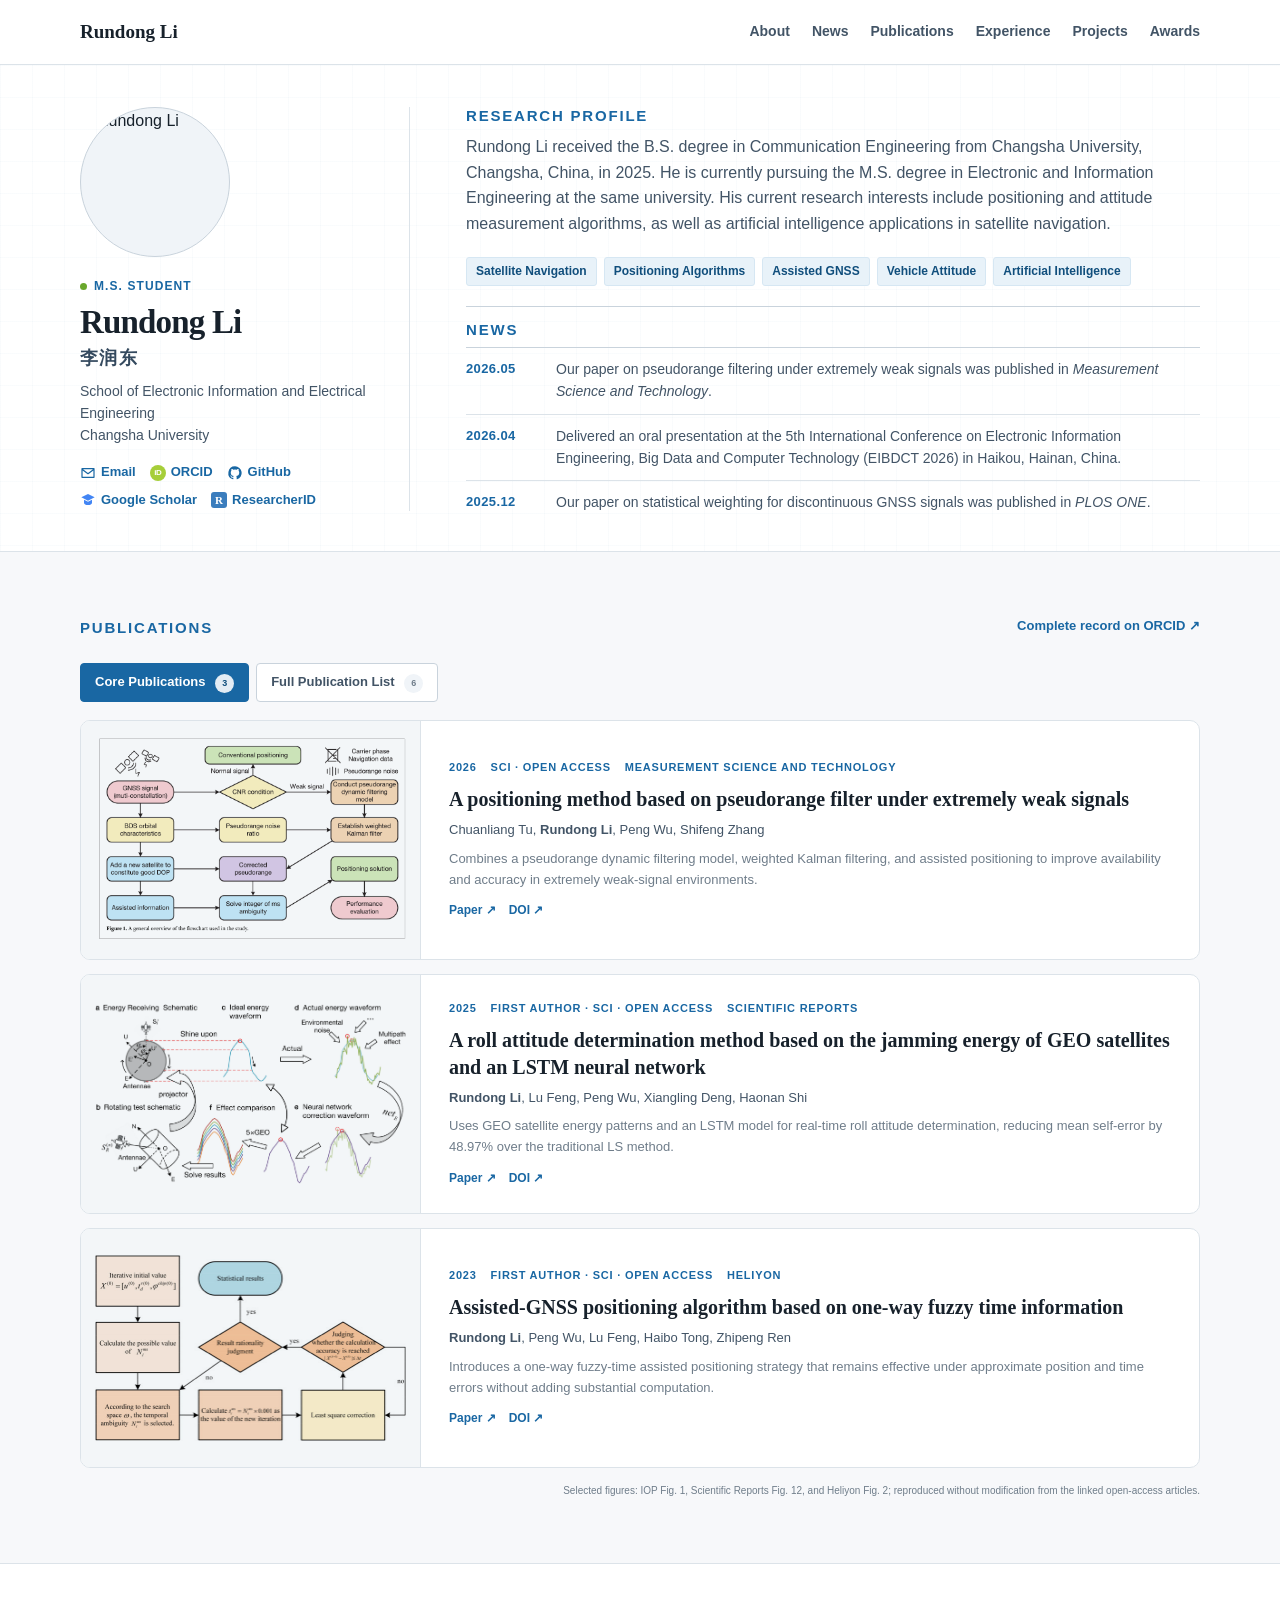
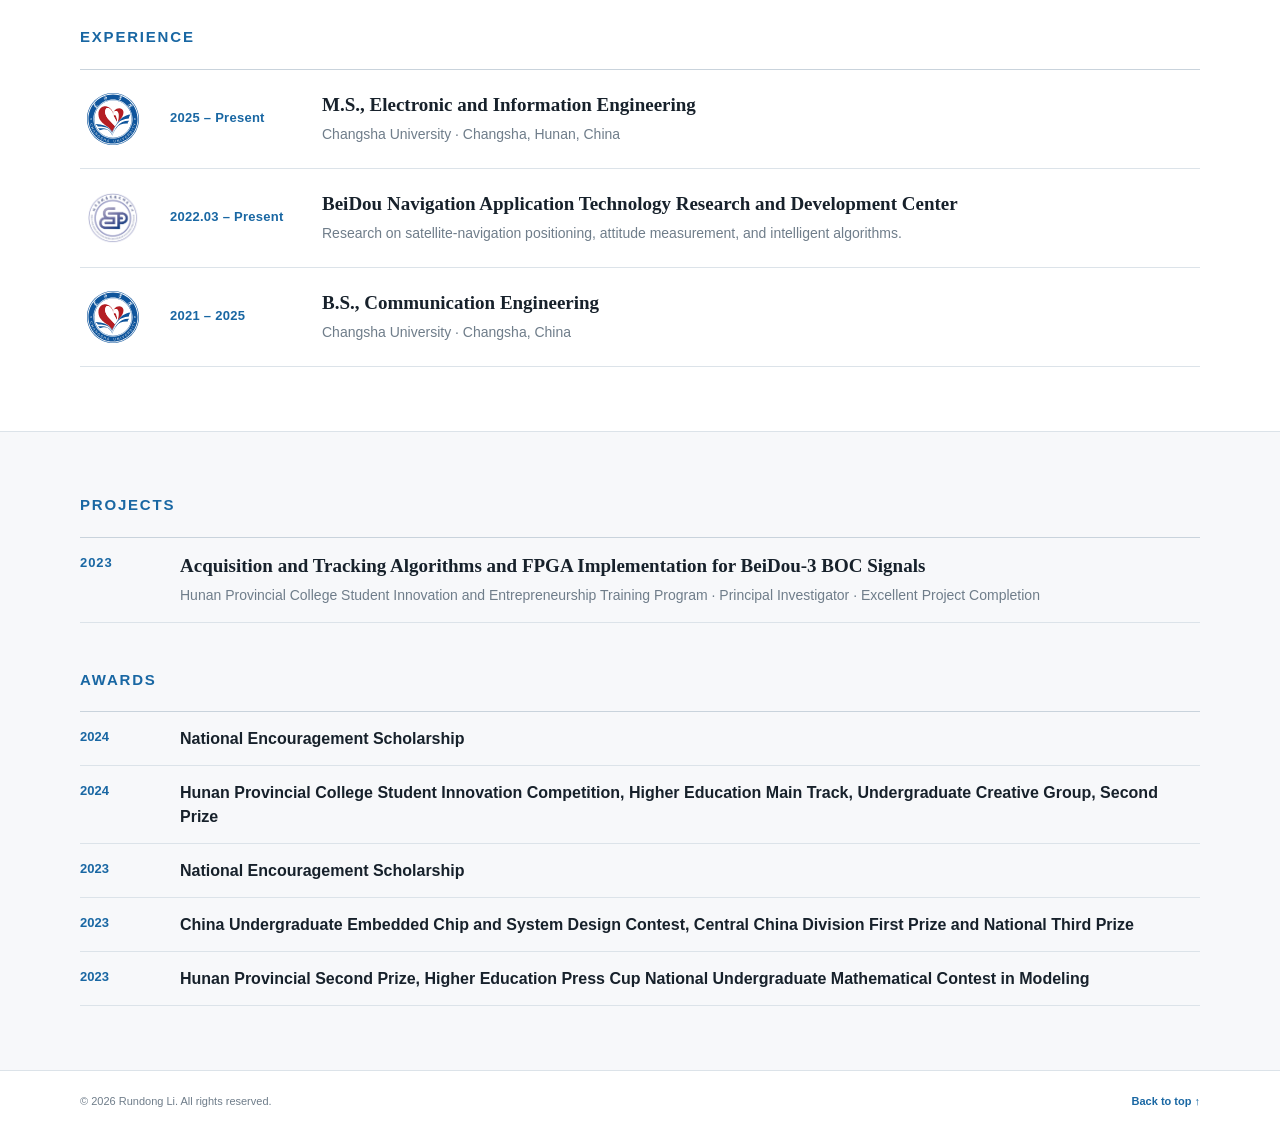
==== commit fb5be8e2: "Simplify section headings and awards" ====
--- a/index.html
+++ b/index.html
@@ -138,7 +138,7 @@
             </div>
             <div class="intro-news" id="news">
               <div class="intro-news-header">
-                <p class="section-label">News</p>
+                <h2 class="section-title-label">News</h2>
               </div>
               <ol class="news-list" aria-label="Publication and academic activity news">
                 <li class="news-item">
@@ -183,8 +183,7 @@
         <div class="container">
           <div class="section-header reveal">
             <div>
-              <p class="section-label">Publications</p>
-              <h2>Research publications</h2>
+              <h2 class="section-title-label">Publications</h2>
             </div>
             <a class="section-link" href="https://orcid.org/0009-0009-8288-3049" target="_blank" rel="noopener noreferrer">
               Complete record on ORCID <span>↗</span>
@@ -324,8 +323,7 @@
         <div class="container">
           <div class="section-header compact reveal">
             <div>
-              <p class="section-label">Experience</p>
-              <h2>Research and education</h2>
+              <h2 class="section-title-label">Experience</h2>
             </div>
           </div>
           <div class="experience-list">
@@ -358,30 +356,35 @@
       </section>
 
       <section class="section portfolio-section">
-        <div class="container portfolio-grid">
+        <div class="container portfolio-stack">
           <div id="projects">
             <div class="section-header compact reveal">
               <div>
-                <p class="section-label">Projects</p>
-                <h2>Project experience</h2>
-              </div>
-            </div>
-            <article class="portfolio-card reveal">
-              <p class="portfolio-date">2023</p>
-              <h3>Acquisition and Tracking Algorithms and FPGA Implementation for BeiDou-3 BOC Signals</h3>
-              <p>Hunan Provincial College Student Innovation and Entrepreneurship Training Program · Principal Investigator · Excellent Project Completion</p>
-            </article>
+                <h2 class="section-title-label">Projects</h2>
+              </div>
+            </div>
+            <div class="portfolio-list">
+              <article class="portfolio-entry reveal">
+                <span class="portfolio-date">2023</span>
+                <div>
+                  <h3>Acquisition and Tracking Algorithms and FPGA Implementation for BeiDou-3 BOC Signals</h3>
+                  <p>Hunan Provincial College Student Innovation and Entrepreneurship Training Program · Principal Investigator · Excellent Project Completion</p>
+                </div>
+              </article>
+            </div>
           </div>
           <div id="awards">
             <div class="section-header compact reveal">
               <div>
-                <p class="section-label">Awards</p>
-                <h2>Honors and scholarships</h2>
+                <h2 class="section-title-label">Awards</h2>
               </div>
             </div>
             <div class="award-list">
               <article class="award-item reveal"><span>2024</span><strong>National Encouragement Scholarship</strong></article>
+              <article class="award-item reveal"><span>2024</span><strong>Hunan Provincial College Student Innovation Competition, Higher Education Main Track, Undergraduate Creative Group, Second Prize</strong></article>
               <article class="award-item reveal"><span>2023</span><strong>National Encouragement Scholarship</strong></article>
+              <article class="award-item reveal"><span>2023</span><strong>China Undergraduate Embedded Chip and System Design Contest, Central China Division First Prize and National Third Prize</strong></article>
+              <article class="award-item reveal"><span>2023</span><strong>Hunan Provincial Second Prize, Higher Education Press Cup National Undergraduate Mathematical Contest in Modeling</strong></article>
             </div>
           </div>
         </div>
--- a/styles.css
+++ b/styles.css
@@ -305,11 +305,14 @@
   font-size: 11px;
 }
 
-.section-label {
+.section-label,
+.section-title-label {
   margin: 0 0 8px;
   color: var(--accent);
-  font-size: 13px;
+  font-family: Inter, "Segoe UI", "PingFang SC", "Microsoft YaHei", sans-serif;
+  font-size: 15px;
   font-weight: 800;
+  line-height: 1.25;
   letter-spacing: 0.12em;
   text-transform: uppercase;
 }
@@ -412,6 +415,18 @@
 .section-header h2,
 .contact-panel h2 {
   font-size: clamp(29px, 3vw, 37px);
+}
+
+.section-header h2.section-title-label,
+.intro-news-header h2.section-title-label {
+  margin: 0;
+  color: var(--accent);
+  font-family: Inter, "Segoe UI", "PingFang SC", "Microsoft YaHei", sans-serif;
+  font-size: 15px;
+  font-weight: 800;
+  line-height: 1.25;
+  letter-spacing: 0.12em;
+  text-transform: uppercase;
 }
 
 .section-summary {
@@ -777,7 +792,7 @@
 }
 
 .experience-row h3,
-.portfolio-card h3 {
+.portfolio-entry h3 {
   margin: 0;
   font-family: Georgia, "Times New Roman", "Songti SC", serif;
   font-size: 19px;
@@ -786,7 +801,7 @@
 }
 
 .experience-row p,
-.portfolio-card p:last-child {
+.portfolio-entry p {
   margin: 5px 0 0;
   color: var(--muted);
   font-size: 14px;
@@ -796,10 +811,9 @@
   background: var(--page);
 }
 
-.portfolio-grid {
-  display: grid;
-  grid-template-columns: 1.2fr 0.8fr;
-  gap: 52px;
+.portfolio-stack {
+  display: grid;
+  gap: 48px;
 }
 
 #projects,
@@ -807,44 +821,28 @@
   scroll-margin-top: 80px;
 }
 
-#awards .section-header h2 {
-  white-space: nowrap;
-}
-
-.portfolio-card {
-  min-height: 190px;
-  padding: 24px;
-  background: var(--surface);
-  border: 1px solid var(--line);
-  border-top: 3px solid var(--accent);
-  border-radius: var(--radius);
-  box-shadow: var(--shadow);
+.portfolio-list,
+.award-list {
+  display: grid;
+  border-top: 1px solid var(--line-dark);
 }
 
 .portfolio-date {
-  margin: 0 0 12px;
+  margin: 0;
   color: var(--accent);
   font-size: 13px;
   font-weight: 800;
   letter-spacing: 0.07em;
 }
 
-.award-list {
-  display: grid;
-  gap: 12px;
-}
-
+.portfolio-entry,
 .award-item {
   display: grid;
-  grid-template-columns: 54px 1fr;
+  grid-template-columns: 82px 1fr;
   gap: 18px;
-  align-items: center;
-  min-height: 76px;
-  padding: 16px 18px;
-  background: var(--surface);
-  border: 1px solid var(--line);
-  border-left: 3px solid var(--accent);
-  border-radius: 6px;
+  align-items: start;
+  padding: 15px 0;
+  border-bottom: 1px solid var(--line);
 }
 
 .award-item span {
@@ -1117,10 +1115,6 @@
     gap: 44px;
   }
 
-  .portfolio-grid {
-    grid-template-columns: 1fr;
-    gap: 52px;
-  }
 }
 
 @media (max-width: 700px) {
@@ -1203,7 +1197,7 @@
     padding-top: 14px;
   }
 
-  .intro-news-header .section-label {
+  .intro-news-header .section-title-label {
     margin-bottom: 6px;
   }
 
@@ -1245,10 +1239,6 @@
     font-size: 17px;
   }
 
-  #awards .section-header h2 {
-    white-space: normal;
-  }
-
   .research-card {
     padding: 20px;
   }
@@ -1284,13 +1274,14 @@
   }
 
   .experience-row h3,
-  .portfolio-card h3 {
+  .portfolio-entry h3 {
     font-size: 17px;
   }
 
-  .portfolio-card {
-    min-height: 0;
-    padding: 20px;
+  .portfolio-entry,
+  .award-item {
+    grid-template-columns: 58px 1fr;
+    gap: 12px;
   }
 
   .featured-publication {
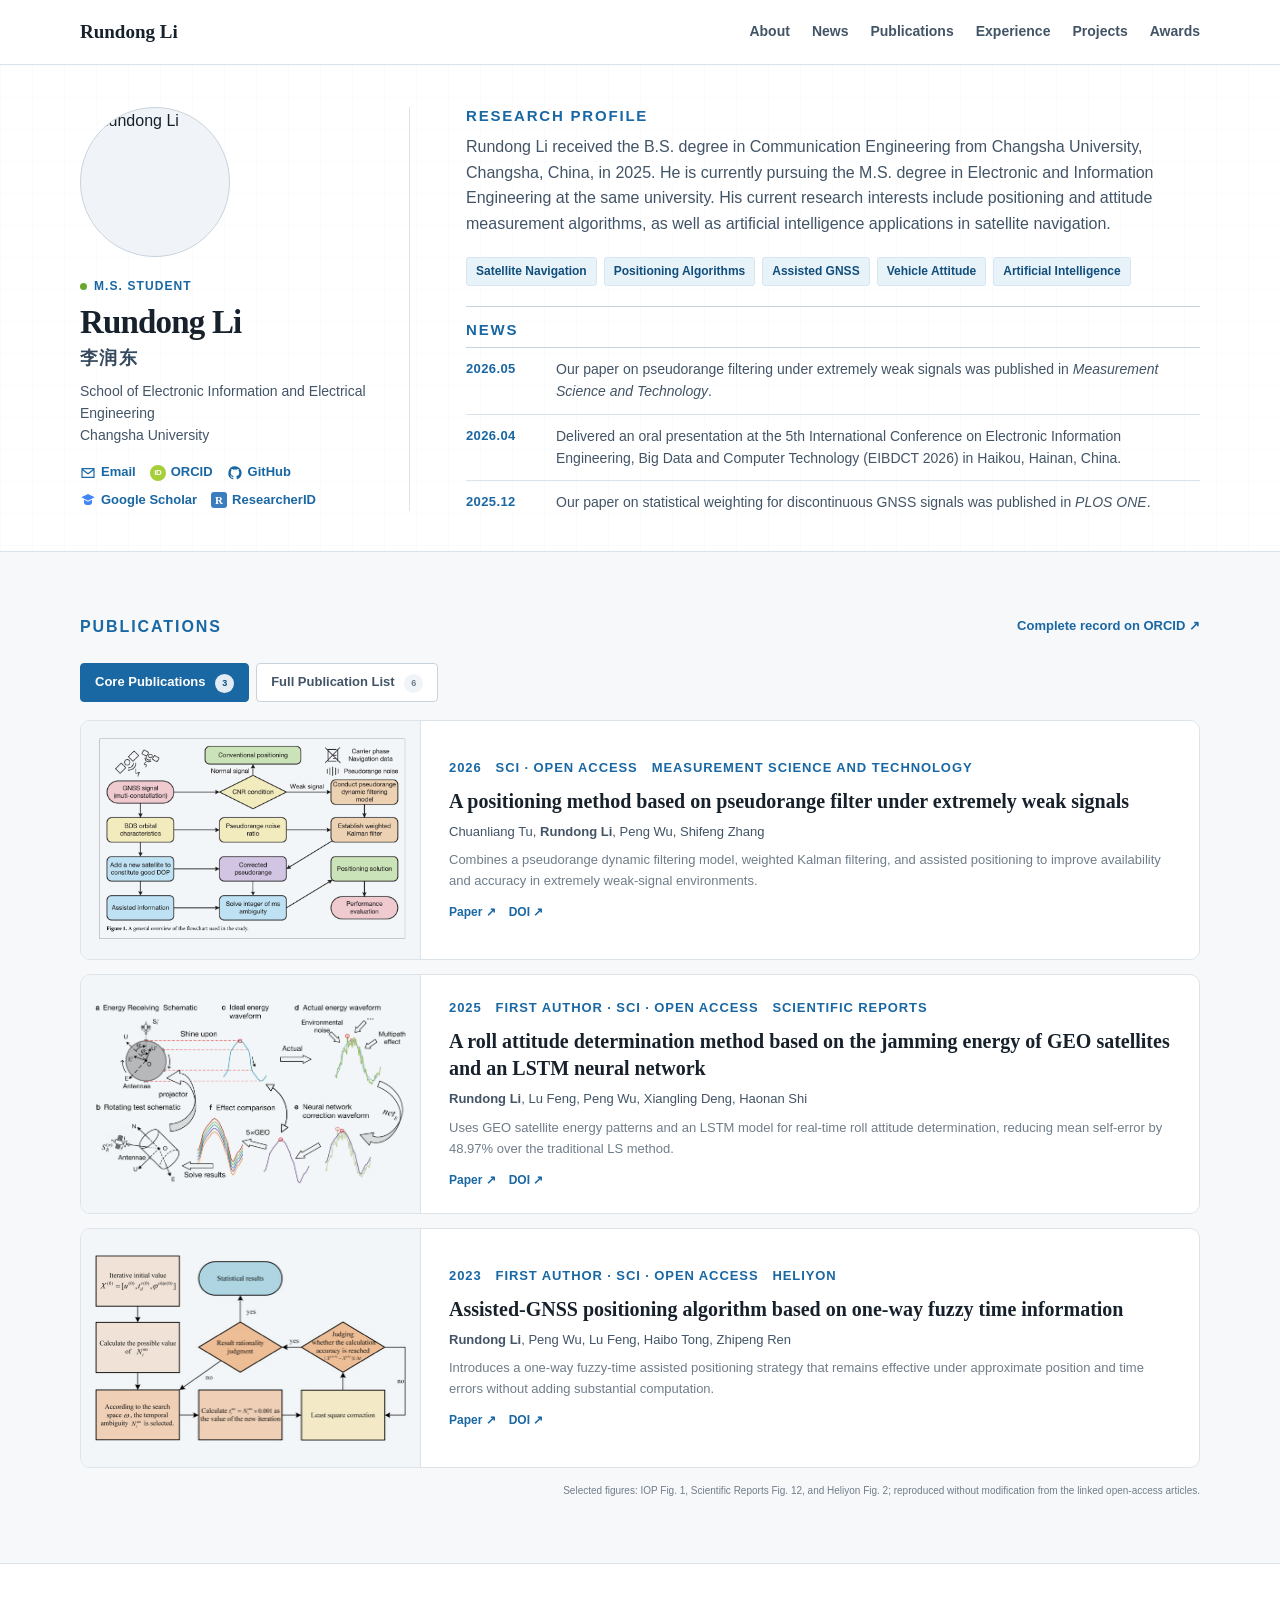
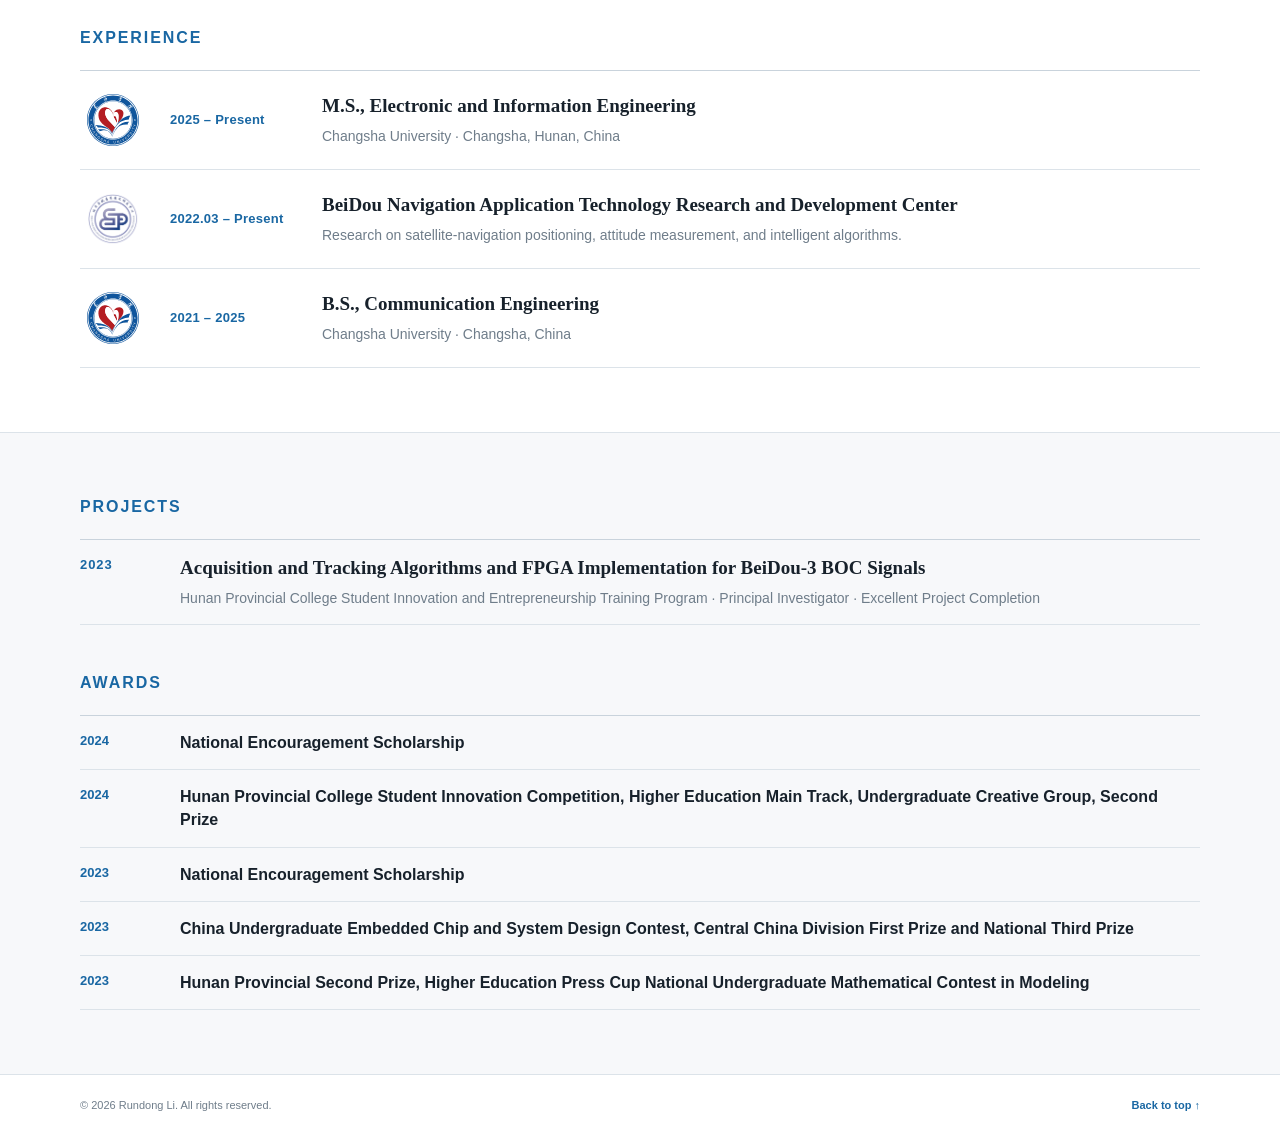
==== commit 3622b917: "Refresh homepage stylesheet cache" ====
--- a/index.html
+++ b/index.html
@@ -20,7 +20,7 @@
     <title>Rundong Li | Academic Homepage</title>
     <link rel="canonical" href="https://theoryeast.github.io/">
     <link rel="preconnect" href="https://avatars.githubusercontent.com">
-    <link rel="stylesheet" href="styles.css">
+    <link rel="stylesheet" href="styles.css?v=13ea5ea">
     <script type="application/ld+json">
       {
         "@context": "https://schema.org",
--- a/styles.css
+++ b/styles.css
@@ -422,11 +422,15 @@
   margin: 0;
   color: var(--accent);
   font-family: Inter, "Segoe UI", "PingFang SC", "Microsoft YaHei", sans-serif;
-  font-size: 15px;
+  font-size: 16px;
   font-weight: 800;
   line-height: 1.25;
   letter-spacing: 0.12em;
   text-transform: uppercase;
+}
+
+.intro-news-header h2.section-title-label {
+  font-size: 15px;
 }
 
 .section-summary {
@@ -646,7 +650,7 @@
   gap: 7px 14px;
   margin-bottom: 9px;
   color: var(--accent);
-  font-size: 11px;
+  font-size: 13px;
   font-weight: 800;
   letter-spacing: 0.07em;
   text-transform: uppercase;
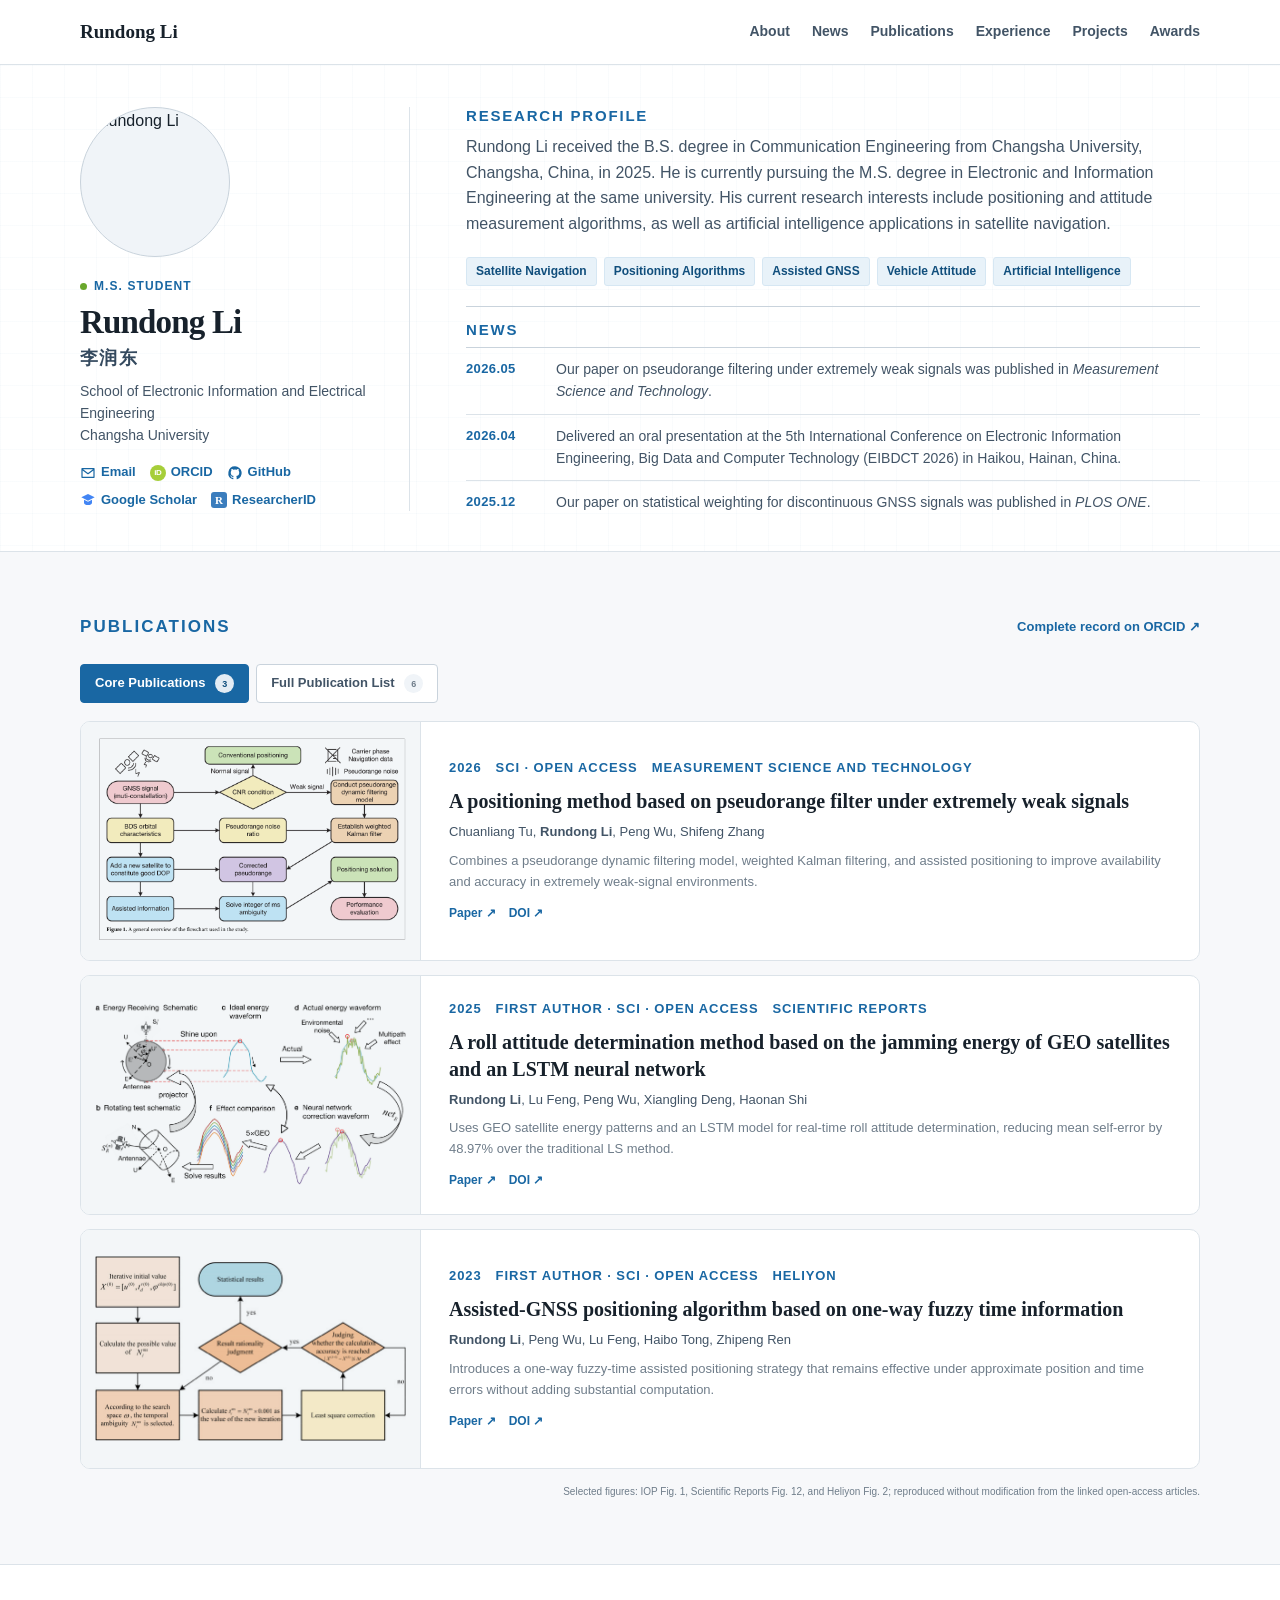
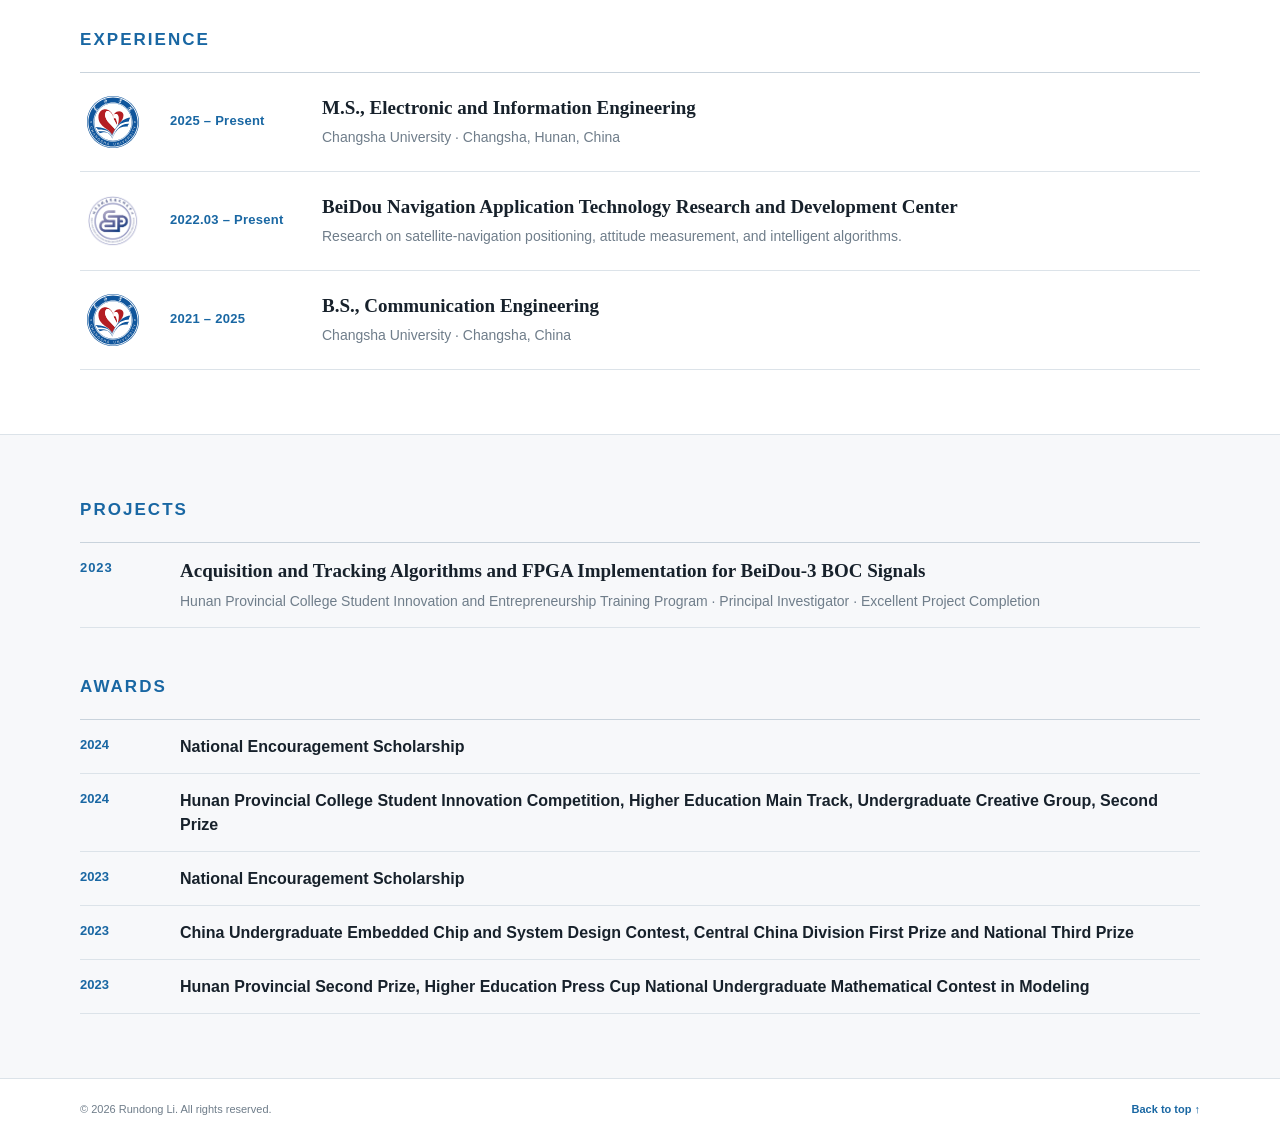
==== commit e5791afe: "Set primary section titles to 17px" ====
--- a/index.html
+++ b/index.html
@@ -20,7 +20,7 @@
     <title>Rundong Li | Academic Homepage</title>
     <link rel="canonical" href="https://theoryeast.github.io/">
     <link rel="preconnect" href="https://avatars.githubusercontent.com">
-    <link rel="stylesheet" href="styles.css?v=13ea5ea">
+    <link rel="stylesheet" href="styles.css?v=section-title-17">
     <script type="application/ld+json">
       {
         "@context": "https://schema.org",
--- a/styles.css
+++ b/styles.css
@@ -422,7 +422,7 @@
   margin: 0;
   color: var(--accent);
   font-family: Inter, "Segoe UI", "PingFang SC", "Microsoft YaHei", sans-serif;
-  font-size: 16px;
+  font-size: 17px;
   font-weight: 800;
   line-height: 1.25;
   letter-spacing: 0.12em;
